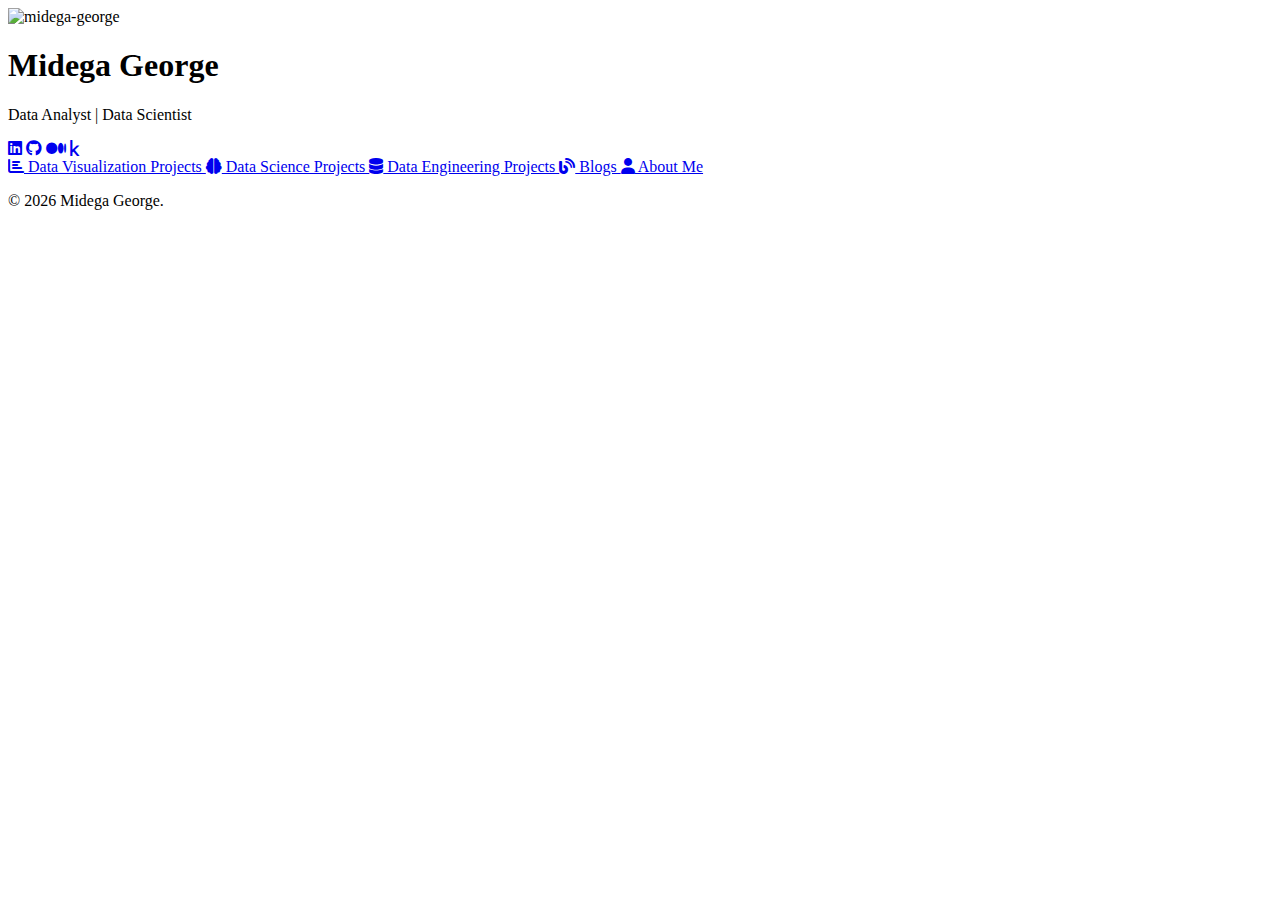
==== index.html @ 55c789ab "updated home page UI" ====
<!DOCTYPE html>
<html lang="en">

<head>
  <meta charset="UTF-8">
  <meta name="viewport" content="width=device-width, initial-scale=1.0">
  <title>Midega George - Portfolio</title>
  <script src="https://code.jquery.com/jquery-3.6.0.min.js"></script>
  <link rel="stylesheet" href="css/home-style.css">
  <script src="script.js"></script>
  <link rel="stylesheet" href="https://cdnjs.cloudflare.com/ajax/libs/font-awesome/6.0.0-beta3/css/all.min.css">
</head>

<body>
  <div class="background">
    <div class="overlay">
      <div class="content">
        <div class="profile">
          <img src="../_images/my-photo2.jpg" alt="midega-george">
          <h1>Midega George</h1>
          <p>Data Analyst | Data Scientist</p>
          <div class="social-icons">
            <a href="https://www.linkedin.com/in/george-midega/" target="_blank"><i
                class="fab fa-linkedin"></i></a>
            <a href="https://github.com/midega-g" target="_blank"><i class="fab fa-github"></i></a>
            <a href="https://medium.com/@midegageorge2" target="_blank"><i class="fab fa-medium"></i></a>
            <a href="https://www.kaggle.com/demiga" target="_blank"><i class="fab fa-kaggle"></i></a>
          </div>
          <div class="links">
            <a href="html/projects.html#data-analytics" class="link-item">
              <i class="fas fa-chart-bar"></i>
              Data Visualization Projects
            </a>
            <a href="html/projects.html#data-science" class="link-item">
              <i class="fas fa-brain"></i>
              Data Science Projects
            </a>
            <a href="html/projects.html#data-engineering" class="link-item">
              <i class="fas fa-database"></i>
              Data Engineering Projects
            </a>
            <a href="https://medium.com/@midegageorge2" class="link-item" target="_blank">
              <i class="fas fa-blog"></i>
              Blogs
            </a>
            <a href="#" class="link-item">
              <i class="fas fa-user"></i>
              About Me
            </a>
          </div>
        </div>
      </div>
      <footer>
        <p>&copy; <span id="current-year"></span> Midega George.</p>
    </footer>
    </div>
  </div>
</body>
</html>
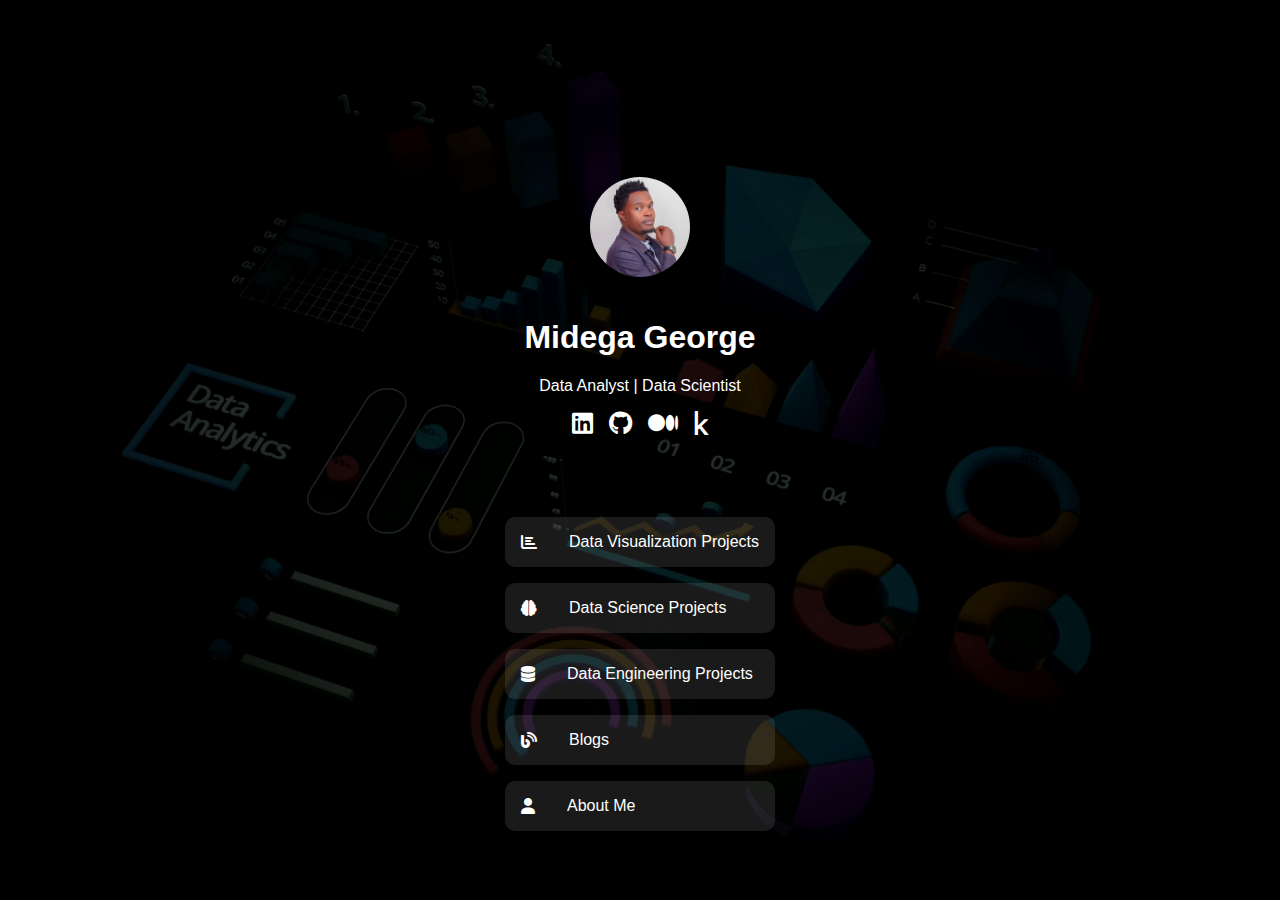
==== commit 7a1021bb: "updated home page UI" ====
--- a/index.html
+++ b/index.html
@@ -16,7 +16,7 @@
     <div class="overlay">
       <div class="content">
         <div class="profile">
-          <img src="../_images/my-photo2.jpg" alt="midega-george">
+          <img src="images/my-photo2.jpg" alt="midega-george">
           <h1>Midega George</h1>
           <p>Data Analyst | Data Scientist</p>
           <div class="social-icons">
--- a/css/home-style.css
+++ b/css/home-style.css
@@ -0,0 +1,155 @@
+
+/* General Resets */
+body,
+html {
+  margin: 0;
+  padding: 0;
+  font-family: Arial, sans-serif;
+  height: 100%;
+  display: flex;
+  flex-direction: column;
+  box-sizing: border-box;
+}
+
+/* Layout */
+.background {
+  background-image: url('../images/background-image.jpg');
+  background-size: cover;
+  background-position: center;
+  height: 100%;
+  display: flex;
+  flex: 1 0 auto;
+  flex-direction: column;
+  min-height: 0;
+  position: relative;
+}
+
+.overlay {
+  position: absolute;
+  top: 0;
+  left: 0;
+  right: 0;
+  bottom: 0;
+  background-color: rgba(0, 0, 0, 0.7);
+  flex: 1 0 auto;
+  display: flex;
+  flex-direction: column;
+  padding: 2rem 0;
+  overflow-y: auto;
+  align-items: center;
+  justify-content: center;
+  color: white;
+}
+
+.content {
+  flex: 1 0 auto;
+  display: flex;
+  flex-direction: column;
+  justify-content: center;
+  align-items: center;
+  width: 100%;
+  margin: 0 auto;
+  padding: 0 1rem;
+  box-sizing: border-box;
+}
+
+/* Profile Section */
+.profile {
+  text-align: center;
+  margin-top: 10rem;
+  margin-bottom: 2rem;
+}
+
+.profile img {
+  width: 150px;
+  height: 150px;
+  border-radius: 50%;
+  margin-bottom: 1rem;
+  object-fit: cover;
+}
+
+.social-icons {
+  display: flex;
+  justify-content: center;
+  gap: 1rem;
+  margin-top: 1rem;
+}
+
+.social-icons a {
+  display: flex;
+  justify-content: center;
+  align-items: center;
+  text-align: center;
+  color: white;
+  font-size: 1.5rem;
+  text-decoration: none;
+}
+
+/* Link Section */
+.links {
+  width: 100%;
+  max-width: 800px;
+  margin: 50px auto;
+  padding: 2rem 0;
+}
+
+.link-item {
+  background-color: rgba(255, 255, 255, 0.1);
+  border-radius: 10px;
+  padding: 1rem;
+  margin-bottom: 1rem;
+  display: flex;
+  align-items: center;
+  text-decoration: none;
+  color: white;
+  transition: background-color 0.3s ease-in-out;
+}
+
+.link-item i {
+  margin-right: 2rem;
+}
+
+.link-item:hover {
+  background-color: rgba(255, 255, 255, 0.2);
+}
+
+
+/* Footer Section */
+footer {
+  text-align: center;
+  padding: 1rem 0;
+  color: white;
+  background-color: rgba(0,0,0, 0.7);
+}
+
+/* Responsive Design */
+
+@media (max-height: 950px) {
+
+  .profile {
+    margin-top: 20rem;
+  }
+  
+  .profile img {
+    width: 100px;
+    height: 100px;
+  }
+
+}
+
+
+/* Media query for screens wider than 700px */
+@media (min-width: 701px) {
+  .project-content {
+    flex-direction: row;
+  }
+
+  .project-media {
+    flex: 1;
+    margin-right: 2rem;
+  }
+
+  .project-info {
+    flex: 2;
+  }
+}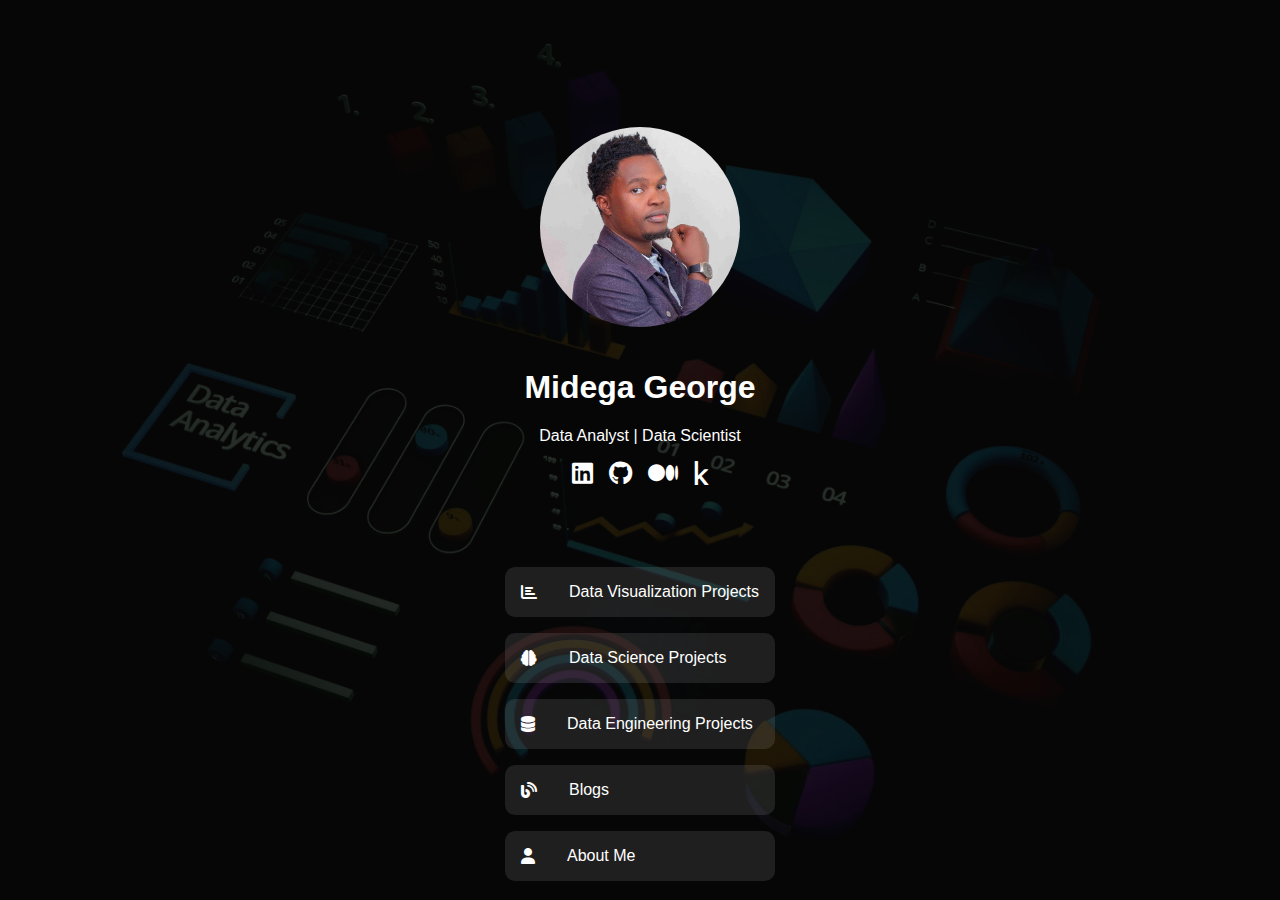
==== commit c4995de3: "updated UI" ====
--- a/index.html
+++ b/index.html
@@ -5,8 +5,8 @@
   <meta charset="UTF-8">
   <meta name="viewport" content="width=device-width, initial-scale=1.0">
   <title>Midega George - Portfolio</title>
+  <link rel="stylesheet" href="css/home-style.css">
   <script src="https://code.jquery.com/jquery-3.6.0.min.js"></script>
-  <link rel="stylesheet" href="css/home-style.css">
   <script src="script.js"></script>
   <link rel="stylesheet" href="https://cdnjs.cloudflare.com/ajax/libs/font-awesome/6.0.0-beta3/css/all.min.css">
 </head>
--- a/css/home-style.css
+++ b/css/home-style.css
@@ -30,7 +30,7 @@
   left: 0;
   right: 0;
   bottom: 0;
-  background-color: rgba(0, 0, 0, 0.7);
+  background-color: #080808bb;
   flex: 1 0 auto;
   display: flex;
   flex-direction: column;
@@ -61,8 +61,8 @@
 }
 
 .profile img {
-  width: 150px;
-  height: 150px;
+  width: 200px;
+  height: 200px;
   border-radius: 50%;
   margin-bottom: 1rem;
   object-fit: cover;
@@ -119,7 +119,6 @@
   text-align: center;
   padding: 1rem 0;
   color: white;
-  background-color: rgba(0,0,0, 0.7);
 }
 
 /* Responsive Design */
@@ -130,10 +129,10 @@
     margin-top: 20rem;
   }
   
-  .profile img {
-    width: 100px;
-    height: 100px;
-  }
+  /* .profile img {
+    width: 180px;
+    height: 180px;
+  } */
 
 }
 
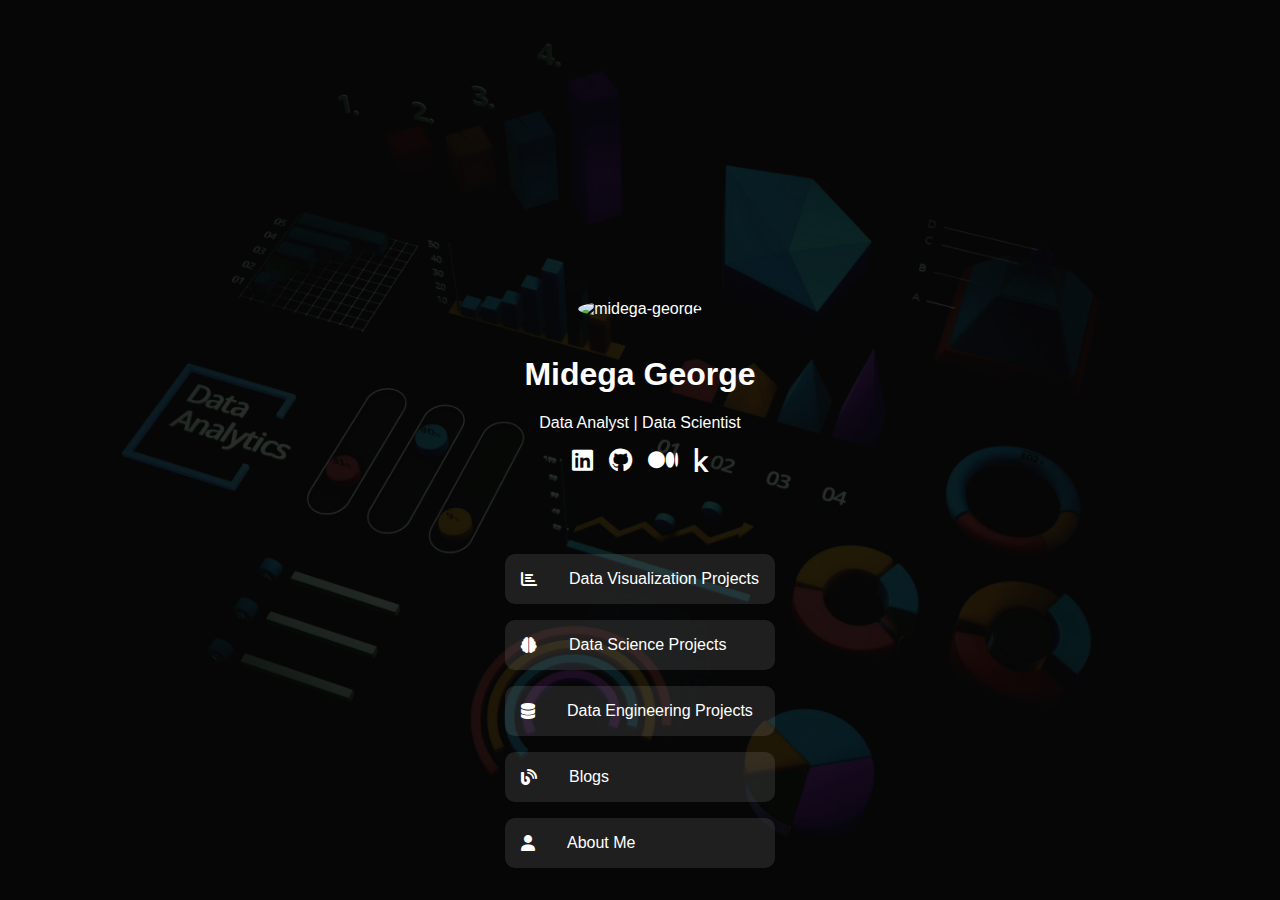
==== commit 1249a78d: "updated homepage link click effect" ====
--- a/index.html
+++ b/index.html
@@ -9,6 +9,10 @@
   <script src="https://code.jquery.com/jquery-3.6.0.min.js"></script>
   <script src="script.js"></script>
   <link rel="stylesheet" href="https://cdnjs.cloudflare.com/ajax/libs/font-awesome/6.0.0-beta3/css/all.min.css">
+  <link rel="apple-touch-icon" sizes="180x180" href="images/apple-touch-icon.png">
+  <link rel="icon" type="image/png" sizes="32x32" href="images/favicon-32x32.png">
+  <link rel="icon" type="image/png" sizes="16x16" href="images/favicon-16x16.png">
+  <link rel="manifest" href="images/site.webmanifest">
 </head>
 
 <body>
@@ -16,12 +20,11 @@
     <div class="overlay">
       <div class="content">
         <div class="profile">
-          <img src="images/my-photo2.jpg" alt="midega-george">
+          <img src="images/profile-photo.jpg" alt="midega-george">
           <h1>Midega George</h1>
           <p>Data Analyst | Data Scientist</p>
           <div class="social-icons">
-            <a href="https://www.linkedin.com/in/george-midega/" target="_blank"><i
-                class="fab fa-linkedin"></i></a>
+            <a href="https://www.linkedin.com/in/george-midega/" target="_blank"><i class="fab fa-linkedin"></i></a>
             <a href="https://github.com/midega-g" target="_blank"><i class="fab fa-github"></i></a>
             <a href="https://medium.com/@midegageorge2" target="_blank"><i class="fab fa-medium"></i></a>
             <a href="https://www.kaggle.com/demiga" target="_blank"><i class="fab fa-kaggle"></i></a>
@@ -39,7 +42,7 @@
               <i class="fas fa-database"></i>
               Data Engineering Projects
             </a>
-            <a href="https://medium.com/@midegageorge2" class="link-item" target="_blank">
+            <a href="https://medium.com/@midegageorge2" target="_blank" class="link-item">
               <i class="fas fa-blog"></i>
               Blogs
             </a>
@@ -52,8 +55,9 @@
       </div>
       <footer>
         <p>&copy; <span id="current-year"></span> Midega George.</p>
-    </footer>
+      </footer>
     </div>
   </div>
 </body>
+
 </html>--- a/css/home-style.css
+++ b/css/home-style.css
@@ -126,14 +126,8 @@
 @media (max-height: 950px) {
 
   .profile {
-    margin-top: 20rem;
+    margin-top: 30rem;
   }
-  
-  /* .profile img {
-    width: 180px;
-    height: 180px;
-  } */
-
 }
 
 
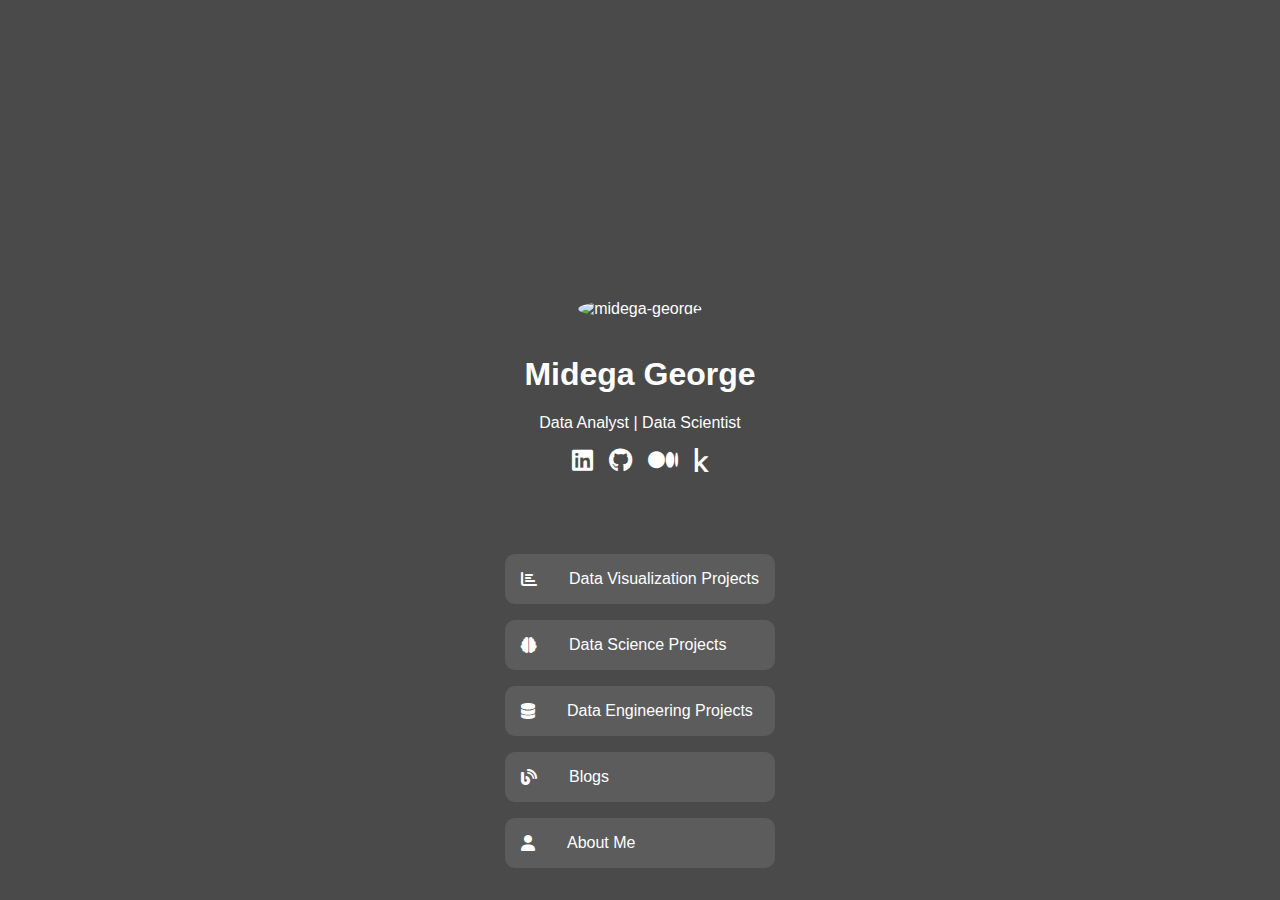
==== commit 9210b271: "improved loading speed" ====
--- a/index.html
+++ b/index.html
@@ -6,8 +6,8 @@
   <meta name="viewport" content="width=device-width, initial-scale=1.0">
   <title>Midega George - Portfolio</title>
   <link rel="stylesheet" href="css/home-style.css">
-  <script src="https://code.jquery.com/jquery-3.6.0.min.js"></script>
-  <script src="script.js"></script>
+  <script src="https://code.jquery.com/jquery-3.6.0.min.js" defer></script>
+  <script src="script.js" defer></script>
   <link rel="stylesheet" href="https://cdnjs.cloudflare.com/ajax/libs/font-awesome/6.0.0-beta3/css/all.min.css">
   <link rel="apple-touch-icon" sizes="180x180" href="images/apple-touch-icon.png">
   <link rel="icon" type="image/png" sizes="32x32" href="images/favicon-32x32.png">
@@ -16,11 +16,11 @@
 </head>
 
 <body>
-  <div class="background">
+  <div class="background" style="background-image: url('images/home-background-image.webp');">
     <div class="overlay">
       <div class="content">
         <div class="profile">
-          <img src="images/profile-photo.jpg" alt="midega-george">
+          <img src="images/profile-photo.webp" alt="midega-george">
           <h1>Midega George</h1>
           <p>Data Analyst | Data Scientist</p>
           <div class="social-icons">
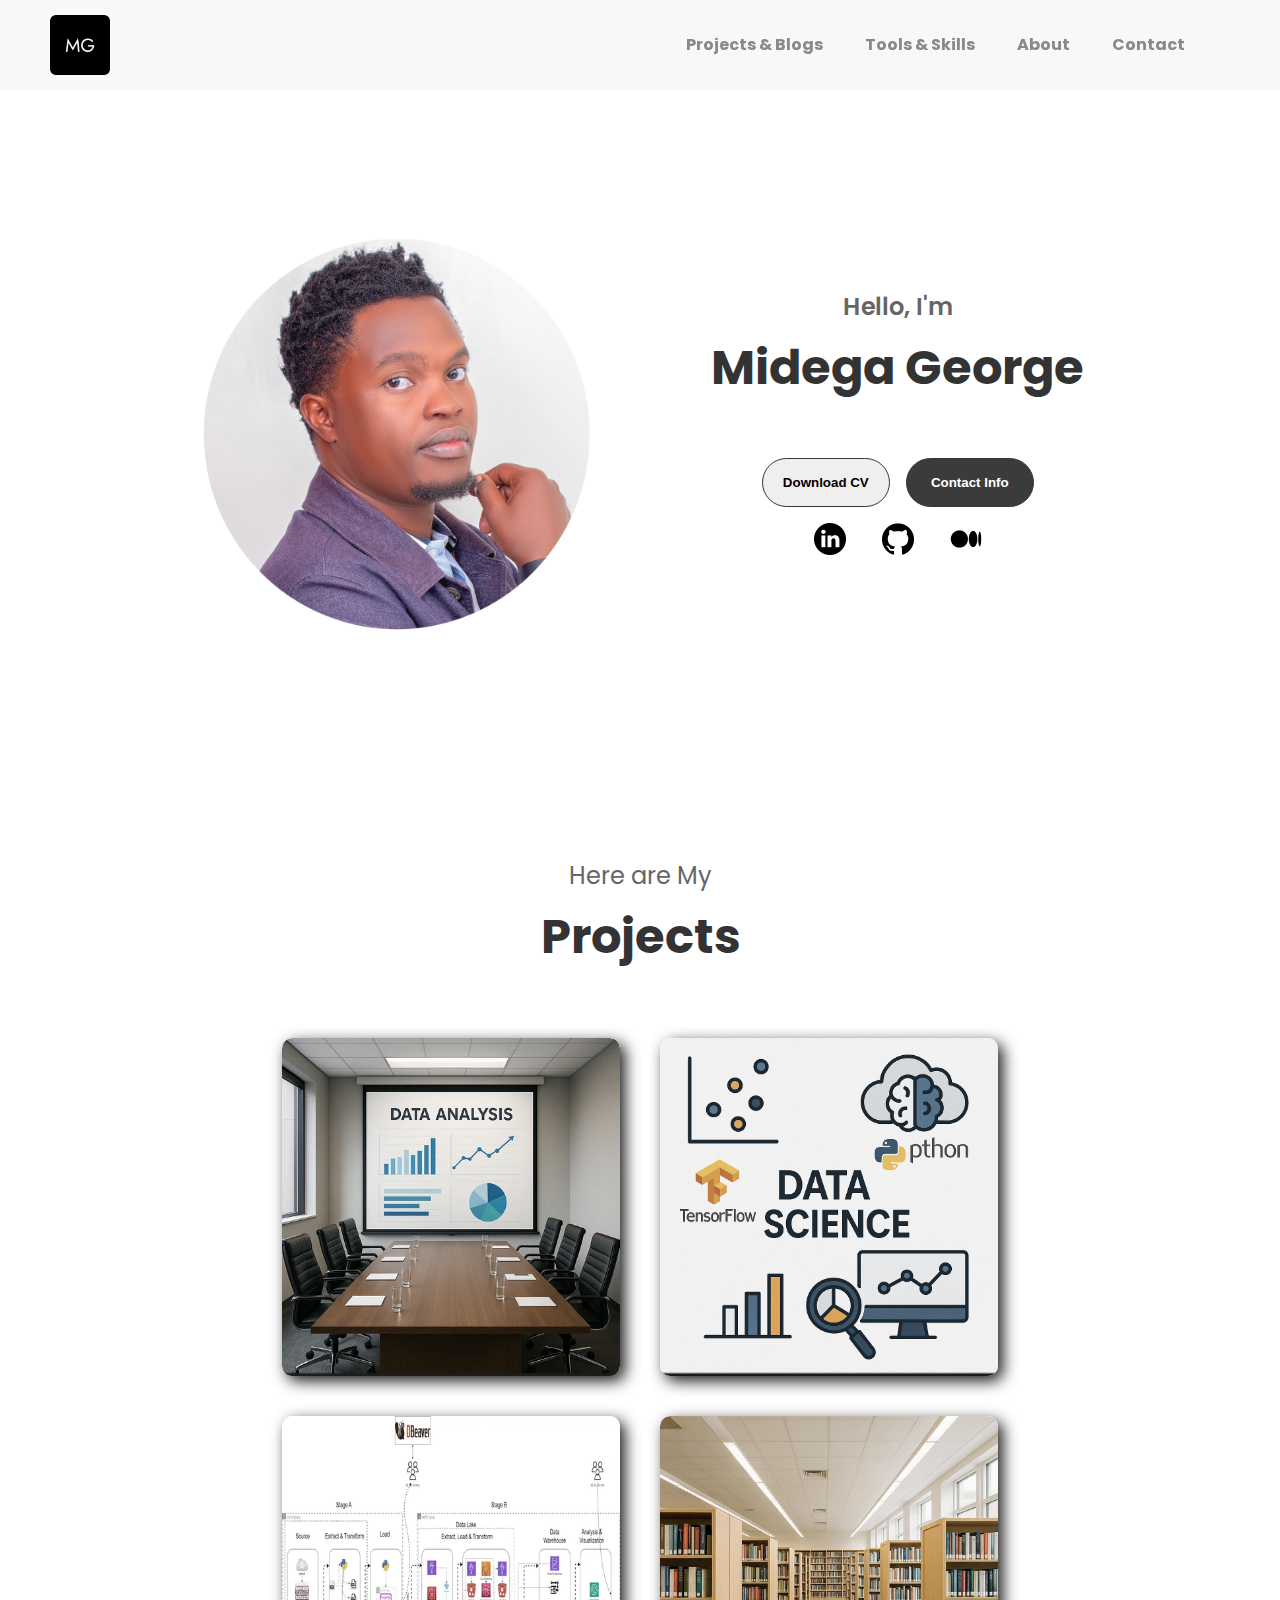
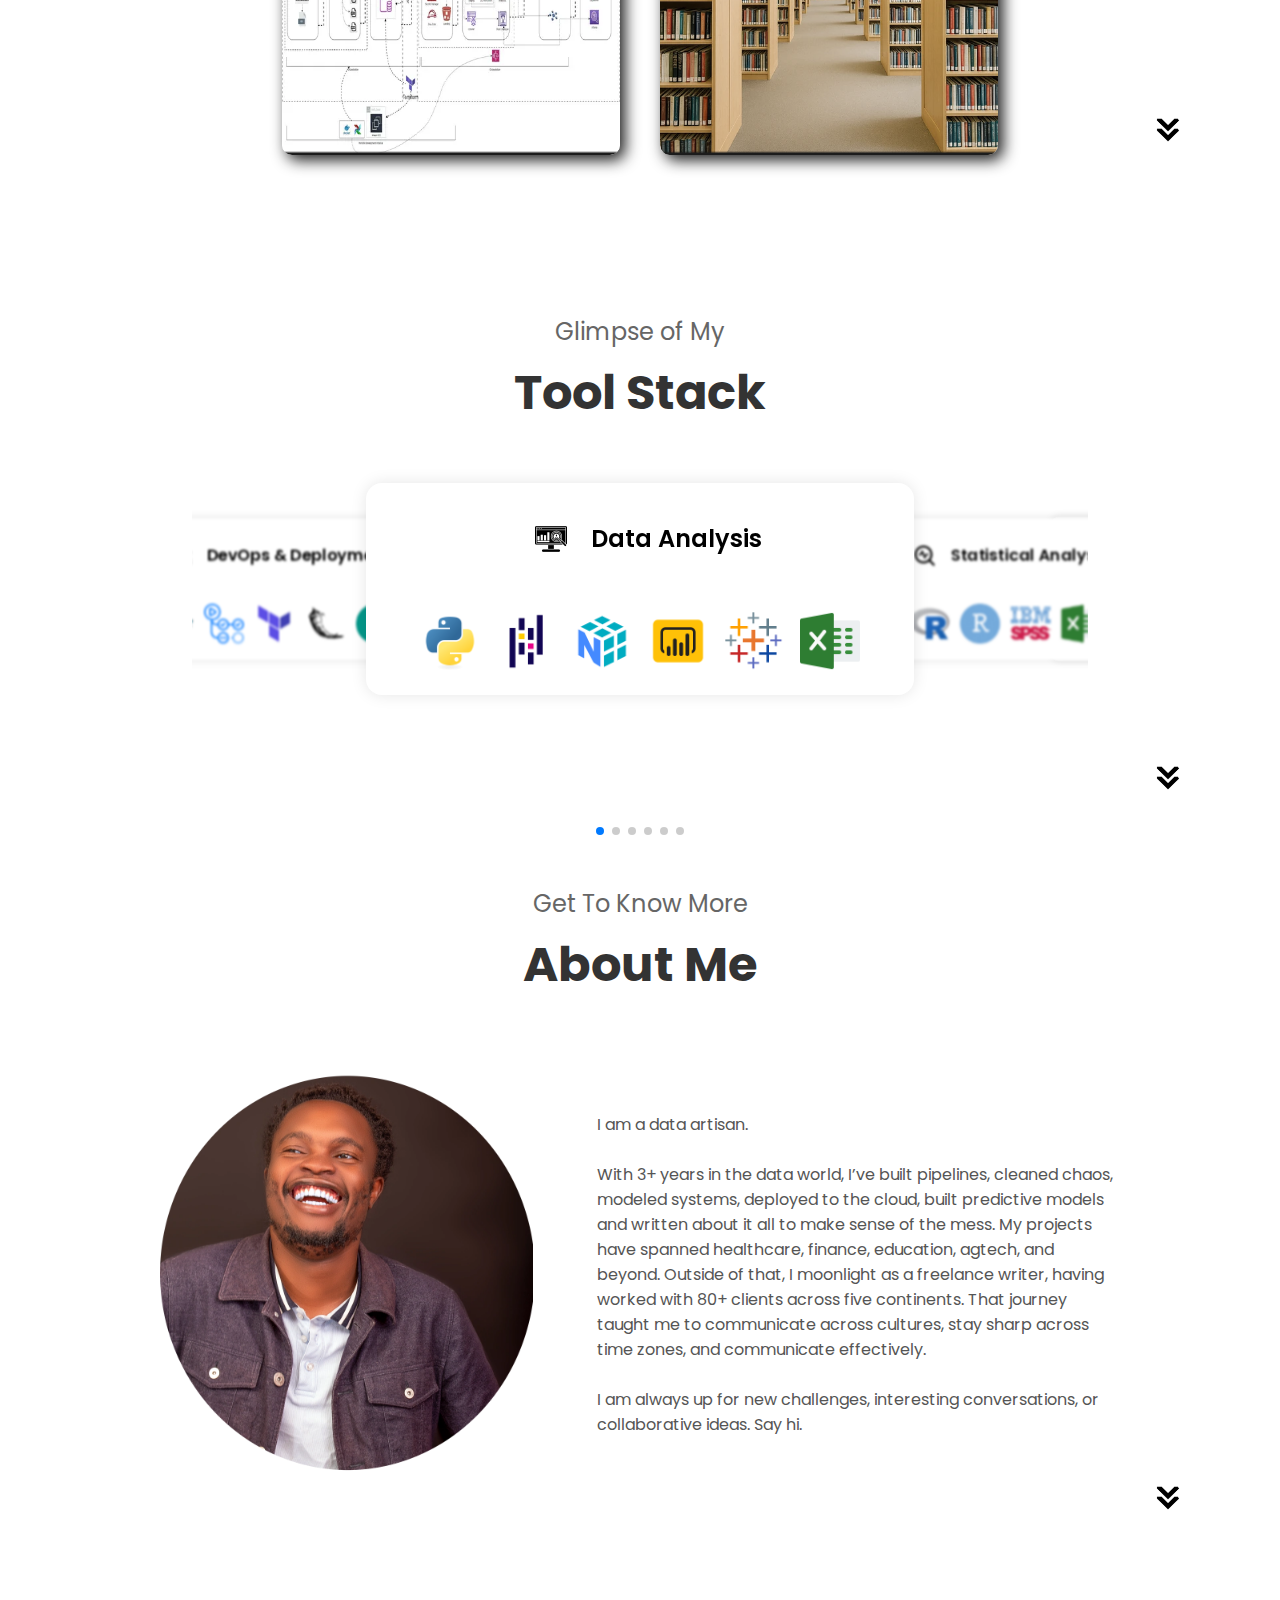
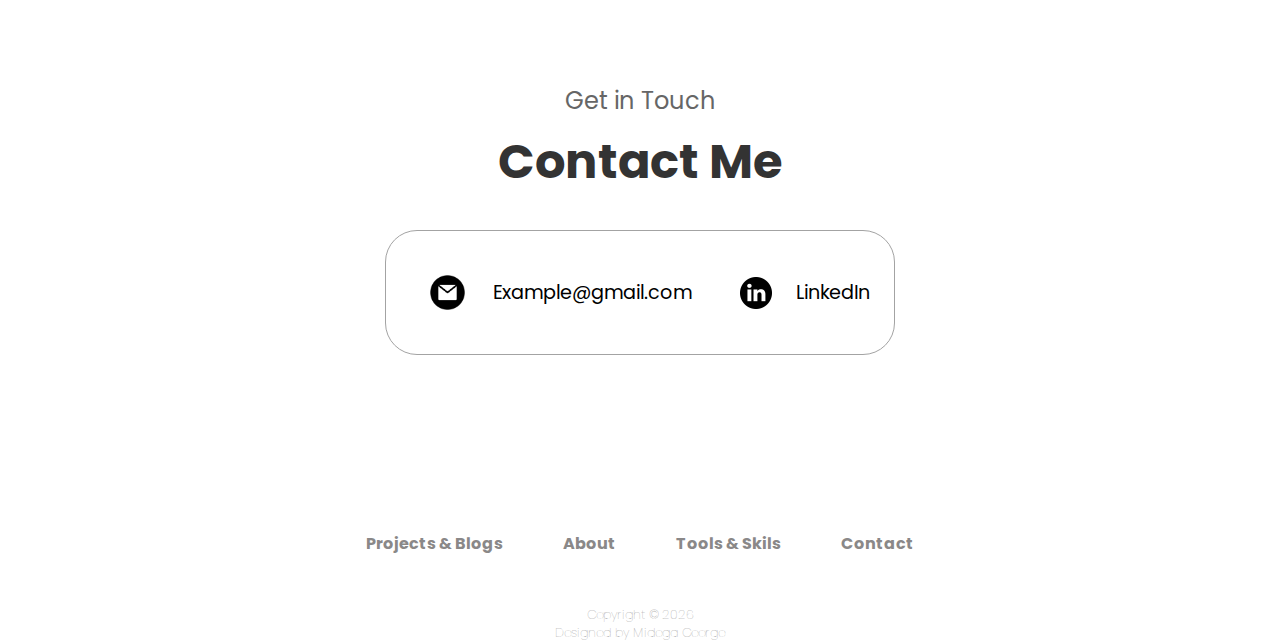
==== commit 2fbf5d7c: "finished v03 of my portfolio" ====
--- a/index.html
+++ b/index.html
@@ -2,62 +2,316 @@
 <html lang="en">
 
 <head>
-  <meta charset="UTF-8">
-  <meta name="viewport" content="width=device-width, initial-scale=1.0">
-  <title>Midega George - Portfolio</title>
-  <link rel="stylesheet" href="css/home-style.css">
-  <script src="https://code.jquery.com/jquery-3.6.0.min.js" defer></script>
-  <script src="script.js" defer></script>
-  <link rel="stylesheet" href="https://cdnjs.cloudflare.com/ajax/libs/font-awesome/6.0.0-beta3/css/all.min.css">
-  <link rel="apple-touch-icon" sizes="180x180" href="images/apple-touch-icon.png">
-  <link rel="icon" type="image/png" sizes="32x32" href="images/favicon-32x32.png">
-  <link rel="icon" type="image/png" sizes="16x16" href="images/favicon-16x16.png">
-  <link rel="manifest" href="images/site.webmanifest">
+    <meta charset="UTF-8">
+    <meta name="viewport" content="width=device-width, initial-scale=1.0">
+    <title>Midega George - Portfolio</title>
+    <link rel="stylesheet" href="https://cdn.jsdelivr.net/npm/swiper/swiper-bundle.min.css">
+    <link rel="stylesheet" href="style.css">
+    <link rel="stylesheet" href="mediaqueries.css">
+    <link rel="apple-touch-icon" sizes="180x180" href="./assets/apple-touch-icon.png">
+    <link rel="icon" type="image/png" sizes="32x32" href="./assets/favicon-32x32.png">
+    <link rel="icon" type="image/png" sizes="16x16" href="./assets/favicon-16x16.png">
+    <link rel="manifest" href="./assets/site.webmanifest">
 </head>
 
 <body>
-  <div class="background" style="background-image: url('images/home-background-image.webp');">
-    <div class="overlay">
-      <div class="content">
-        <div class="profile">
-          <img src="images/profile-photo.webp" alt="midega-george">
-          <h1>Midega George</h1>
-          <p>Data Analyst | Data Scientist</p>
-          <div class="social-icons">
-            <a href="https://www.linkedin.com/in/george-midega/" target="_blank"><i class="fab fa-linkedin"></i></a>
-            <a href="https://github.com/midega-g" target="_blank"><i class="fab fa-github"></i></a>
-            <a href="https://medium.com/@midegageorge2" target="_blank"><i class="fab fa-medium"></i></a>
-            <a href="https://www.kaggle.com/demiga" target="_blank"><i class="fab fa-kaggle"></i></a>
-          </div>
-          <div class="links">
-            <a href="html/projects.html#data-analytics" class="link-item">
-              <i class="fas fa-chart-bar"></i>
-              Data Visualization Projects
+    <!-- Desktop Navbar -->
+    <nav id="desktop-nav">
+        <div class="my-logo">
+            <a href="/">
+                <img src="./assets/my-logo.webp" alt="My Logo" class="my-logo-img">
             </a>
-            <a href="html/projects.html#data-science" class="link-item">
-              <i class="fas fa-brain"></i>
-              Data Science Projects
-            </a>
-            <a href="html/projects.html#data-engineering" class="link-item">
-              <i class="fas fa-database"></i>
-              Data Engineering Projects
-            </a>
-            <a href="https://medium.com/@midegageorge2" target="_blank" class="link-item">
-              <i class="fas fa-blog"></i>
-              Blogs
-            </a>
-            <a href="#" class="link-item">
-              <i class="fas fa-user"></i>
-              About Me
-            </a>
-          </div>
-        </div>
-      </div>
-      <footer>
-        <p>&copy; <span id="current-year"></span> Midega George.</p>
-      </footer>
-    </div>
-  </div>
+        </div>
+        <ul class="nav-links">
+            <li><a href="#projects">Projects&nbsp;&amp;&nbsp;Blogs</a></li>
+            <li><a href="#experience">Tools&nbsp;&amp;&nbsp;Skills</a></li>
+            <li><a href="#about">About</a></li>
+            <li><a href="#contact">Contact</a></li>
+        </ul>
+    </nav>
+
+    <!-- Hamburger Navbar -->
+    <nav id="hamburger-nav">
+        <div class="hamburger-wrapper">
+            <div class="my-logo">
+                <img src="./assets/my-logo.webp" alt="My Logo" class="my-logo-img">
+            </div>
+            <div class="hamburger-menu">
+                <div class="hamburger-icon" onclick="toggleMenu()">
+                    <span></span>
+                    <span></span>
+                    <span></span>
+                </div>
+                <div class="menu-links">
+                    <li><a href="#projects" onclick="toggleMenu()">Projects&nbsp;&amp;&nbsp;Blogs</a></li>
+                    <li><a href="#experience" onclick="toggleMenu()">Tools&nbsp;&amp;&nbsp;Skills</a></li>
+                    <li><a href="#about" onclick="toggleMenu()">About</a></li>
+                    <li><a href="#contact" onclick="toggleMenu()">Contact</a></li>
+                </div>
+            </div>
+        </div>
+
+    </nav>
+
+    <!-- Profile Section -->
+    <section id="profile">
+        <div class="section__pic-container">
+            <img src="./assets/profile-pic.webp" alt="Midega George profile photo">
+        </div>
+        <div class="section__text">
+            <p class="section__text_p1">Hello, I'm</p>
+            <h1 class="title">Midega George</h1>
+            <div class="wrapper">
+                <ul class="dynamic-txts">
+                    <li><span>Data Analyst</span></li>
+                    <li><span>Data Scientist</span></li>
+                    <li><span>Data Engineer</span></li>
+                    <li><span>Solutions Architect</span></li>
+                </ul>
+            </div>
+            <div class="btn_container">
+                <button class="btn btn-color-2" onclick="window.open('./assets/resume.pdf')">
+                    Download CV
+                </button>
+                <button class="btn btn-color-1" onclick="location.href='./#contact'">
+                    Contact Info
+                </button>
+            </div>
+            <div id="socials_container">
+                <a href="https://www.linkedin.com/in/george-midega/" target="_blank">
+                    <img src="./assets/linkedin.png" alt="My LinkedIn profile" class="icon">
+                </a>
+                <a href="https://github.com/midega-g" target="_blank">
+                    <img src="./assets/github.png" alt="My GitHub profile" class="icon">
+                </a>
+                <a href="https://medium.com/@midegageorge2" target="_blank">
+                    <img src="./assets/medium.png" alt="My Medium profile" class="icon">
+                </a>
+                <!-- <img src="./assets/linkedin.png" alt="My LinkedIn profile" class="icon" onclick="location.href='https://www.linkedin.com/in/george-midega/ target=_blank'"> -->
+            </div>
+        </div>
+    </section>
+
+    <!-- Projects Section -->
+    <section id="projects">
+        <p class="section__text_p1">Here are My</p>
+        <h1 class="title">Projects</h1>
+        <div id="card-area">
+            <div class="wrap-overlay">
+                <div class="box-area">
+                    <!-- Data Analysis -->
+                    <div class="box">
+                        <img src="./assets/data_analysis_thumbnail.webp" alt="Data Analysis Thumbnail">
+                        <div class="overlay-project">
+                            <h3>Data Analysis</h3>
+                            <p>Explore my data analysis projects showcasing insights and visualizations.</p>
+                            <a href="./projects/analytics.html">Explore</a>
+                        </div>
+                    </div>
+                    <!-- Data Science -->
+                    <div class="box">
+                        <img src="./assets/data_science_thumbnail.webp" alt="Data Science">
+                        <div class="overlay-project">
+                            <h3>Data Science</h3>
+                            <p>Dive into my data science projects with ML and predictive modeling.</p>
+                            <a href="./projects/science.html">Explore</a>
+                        </div>
+                    </div>
+                    <!-- Data Engineering -->
+                    <div class="box">
+                        <img src="./assets/data_engineering_thumbnail.webp" alt="Data Engineering Thumbnail">
+                        <div class="overlay-project">
+                            <h3>Data Engineering</h3>
+                            <p>Check out my data engineering projects focusing on pipelines and infrastructure.</p>
+                            <a href="./projects/engineering.html">Explore</a>
+                        </div>
+                    </div>
+                    <!-- Blogs -->
+                    <div class="box">
+                        <img src="./assets/blogs_thumbnail.webp" alt="Blogs Thumbnail">
+                        <div class="overlay-project">
+                            <h3>Blogs</h3>
+                            <p>Here, I share lessons learned, deep dives, and practical tips on data and tech.</p>
+                            <a href="https://medium.com/@midegageorge2" target="_blank">Read</a>
+                        </div>
+                    </div>
+                </div>
+            </div>
+        </div>
+        <img src="./assets/arrow.png" alt="Arrow icon" class="icon arrow" onclick="location.href='.#experience'">
+    </section>
+
+    <!-- Experience Section -->
+    <section id="experience">
+        <p class="section__text_p1">Glimpse of My</p>
+        <h1 class="title">Tool Stack</h1>
+
+        <div class="experience-details-container swiper mySwiper">
+            <div class="swiper-wrapper">
+                <!-- Data Analysis -->
+                <div class="card swiper-slide">
+                    <h2 class="experience-sub-title">
+                        <img src="./assets/analysis_icon.png" alt="icon" class="icon"> Data Analysis
+                    </h2>
+                    <div class="logo-container">
+                        <img src="./assets/python_logo.png" alt="Python logo" class="logo-img" />
+                        <img src="./assets/pandas_logo.png" alt="Pandas logo" class="logo-img" />
+                        <img src="./assets/numpy_logo.png" alt="NumPy logo" class="logo-img" />
+                        <img src="./assets/power_bi_logo.png" alt="Power BI logo" class="logo-img" />
+                        <img src="./assets/tableau_logo.png" alt="Tableau logo" class="logo-img" />
+                        <img src="./assets/excel_logo.png" alt="Excel logo" class="logo-img" />
+                    </div>
+                </div>
+
+                <!-- Statistical Analysis -->
+                <div class="card swiper-slide">
+                    <h2 class="experience-sub-title">
+                        <img src="./assets/stats_icon.png" alt="icon" class="icon"> Statistical Analysis
+                    </h2>
+                    <div class="logo-container">
+                        <img src="./assets/r_logo.png" alt="R logo" class="logo-img" />
+                        <img src="./assets/rstudio_logo.png" alt="RStudio logo" class="logo-img" />
+                        <img src="./assets/spss_logo.png" alt="SPSS logo" class="logo-img" />
+                        <img src="./assets/excel_logo.png" alt="Excel logo" class="logo-img" />
+                    </div>
+                </div>
+
+                <!-- Data Engineering -->
+                <div class="card swiper-slide">
+                    <h2 class="experience-sub-title">
+                        <img src="./assets/engineer_icon.png" alt="icon" class="icon"> Data Engineering
+                    </h2>
+                    <div class="logo-container">
+                        <img src="./assets/dbt_logo.png" alt="dbt logo" class="logo-img" />
+                        <img src="./assets/prefect_logo.png" alt="Prefect logo" class="logo-img" />
+                        <img src="./assets/snowflake_logo.png" alt="Snowflake logo" class="logo-img" />
+                        <img src="./assets/postgresql_logo.png" alt="PostgreSQL logo" class="logo-img" />
+                        <img src="./assets/sql_server_logo.png" alt="SQLServer logo" class="logo-img" />
+                        <img src="./assets/mysql_logo.png" alt="BigQuery logo" class="logo-img" />
+                        <img src="./assets/hadoop_logo.png" alt="BigQuery logo" class="logo-img" />
+                        <img src="./assets/kafka_logo.png" alt="BigQuery logo" class="logo-img" />
+                        <img src="./assets/airflow_logo.png" alt="BigQuery logo" class="logo-img" />
+                        <img src="./assets/pyspark_logo.png" alt="PySpark logo" class="logo-img" />
+                    </div>
+                </div>
+
+                <!-- Data Science -->
+                <div class="card swiper-slide">
+                    <h2 class="experience-sub-title">
+                        <img src="./assets/ds_icon.png" alt="icon" class="icon"> Data Science
+                    </h2>
+                    <div class="logo-container">
+                        <img src="./assets/python_logo.png" alt="Python logo" class="logo-img" />
+                        <img src="./assets/scikitlearn_logo.png" alt="ScikitLearn logo" class="logo-img" />
+                        <img src="./assets/tensorflow_logo.png" alt="TensorFlow logo" class="logo-img" />
+                        <img src="./assets/pytorch_logo.png" alt="Pytorch logo" class="logo-img" />
+                    </div>
+                </div>
+
+                <!-- Cloud Platforms -->
+                <div class="card swiper-slide">
+                    <h2 class="experience-sub-title">
+                        <img src="./assets/cloud_icon.png" alt="icon" class="icon"> Cloud Platforms
+                    </h2>
+                    <div class="logo-container">
+                        <img src="./assets/aws_logo.png" alt="AWS logo" class="logo-img" />
+                        <img src="./assets/gcp_logo.png" alt="GCP logo" class="logo-img" />
+                    </div>
+                </div>
+
+                <!-- DevOps Tools -->
+                <div class="card swiper-slide">
+                    <h2 class="experience-sub-title">
+                        <img src="./assets/devops_icon.png" alt="icon" class="icon"> DevOps & Deployment
+                    </h2>
+                    <div class="logo-container">
+                        <img src="./assets/docker_logo.png" alt="Docker logo" class="logo-img" />
+                        <img src="./assets/github_action_logo.png" alt="GitHub Actions logo" class="logo-img" />
+                        <img src="./assets/terraform_logo.png" alt="Terraform logo" class="logo-img" />
+                        <img src="./assets/flask_logo.png" alt="Flask logo" class="logo-img" />
+                        <img src="./assets/fastapi_logo.png" alt="FastAPI logo" class="logo-img" />
+                    </div>
+                </div>
+            </div>
+        </div>
+        <div class="swiper-pagination"></div>
+        <img src="./assets/arrow.png" alt="Arrow icon" class="icon arrow" onclick="location.href='.#about'">
+    </section>
+
+    <!-- About Section -->
+    <section id="about">
+        <p class="section__text_p1">Get To Know More</p>
+        <h1 class="title">About Me</h1>
+        <div class="section-container">
+            <div class="section__pic-container">
+                <img src="./assets/about-pic.webp" alt="My profile photo" class="about-pic">
+            </div>
+            <div class="about-details-container">
+                <div class="text-container">
+                    <p>I am a data artisan.<br><br>
+                        With 3+ years in the data world, I’ve built pipelines, cleaned chaos, modeled systems,
+                        deployed to the cloud, built predictive models and written about it all to make sense of the
+                        mess. My projects have spanned healthcare, finance, education, agtech, and beyond. Outside of
+                        that, I moonlight as a freelance writer, having worked with 80+ clients across five continents.
+                        That journey taught me to communicate across cultures, stay sharp across time zones, and
+                        communicate effectively.
+                        <br><br>
+                        I am always up for new challenges, interesting conversations, or collaborative ideas. Say hi.
+                    </p>
+                </div>
+                <!-- <div class="about-containers">
+                    <div class="details-container">
+                        <img src="./assets/experience.png" alt="Experience icon" class="icon">
+                        <h3>Experience</h3>
+                        <p>2+ years <br> Data Engineering</p>
+                    </div>
+                    <div class="details-container">
+                        <img src="./assets/education.png" alt="Education icon" class="icon">
+                        <h3>Education</h3>
+                        <p>Bsc Microbiology and Biotechnology, University of Nairobi</p>
+                    </div>
+                </div> -->
+
+            </div>
+        </div>
+        <img src="./assets/arrow.png" alt="Arrow icon" class="icon arrow" onclick="location.href='.#contact'">
+    </section>
+
+    <!-- Contact Section -->
+    <section id="contact">
+        <p class="section__text_p1">Get in Touch</p>
+        <h1 class="title">Contact Me</h1>
+        <div class="contact-info-upper-container">
+            <div class="contact-info-container">
+                <img src="./assets/email.png" alt="Email icon" class="icon contact-icon email-icon">
+                <p><a href="mailto:example@gmail.com">Example@gmail.com</a></p>
+            </div>
+            <div class="contact-info-container">
+                <img src="./assets/linkedin.png" alt="LinkedIn icon" class="icon contact">
+                <p><a href="https://www.linkedin.com/in/george-midega/">LinkedIn</a></p>
+            </div>
+        </div>
+    </section>
+
+    <!-- Footer Section -->
+    <footer>
+        <nav id="footer-nav">
+            <div class="nav-links-container">
+                <ul class="nav-links">
+                    <li><a href="#projects">Projects&nbsp;&amp;&nbsp;Blogs</a></li>
+                    <li><a href="#about">About</a></li>
+                    <li><a href="#experience">Tools&nbsp;&amp;&nbsp;Skils</a></li>
+                    <li><a href="#contact">Contact</a></li>
+                </ul>
+            </div>
+        </nav>
+        <div class="footer-paragraph">
+            <p>Copyright &copy; <span id="current-year"></span></p>
+            <p>Designed by Midega George</p>
+        </div>
+    </footer>
+    <script src="https://cdn.jsdelivr.net/npm/swiper/swiper-bundle.min.js"></script>
+    <script src="script.js"></script>
 </body>
 
 </html>--- a/style.css
+++ b/style.css
@@ -0,0 +1,686 @@
+/* GENERAL STYLES */
+
+/* fonts used  */
+
+@import url('https://fonts.googleapis.com/css2?family=Poppins:wght@300;400;500;600&display=swap');
+
+/* targeting the whole page */
+
+* {
+    margin: 0;
+    padding: 0;
+}
+
+body {
+    font-family: "Poppins", sans-serif;
+}
+
+html {
+    scroll-behavior: smooth;
+}
+
+p {
+    color: rgb(85, 85, 85)
+}
+
+/* Transitions */
+
+a,
+.btn {
+    transition: all 300ms ease;
+}
+
+/* DESKTOP NAV */
+
+/* targeting the nav bar and logo*/
+
+nav {
+    justify-content: center;
+}
+
+nav,
+.nav-links {
+    display: flex;
+}
+
+#desktop-nav {
+    height: 10vh;
+    background-color: #f7f8f9f6;
+    position: fixed;
+    width: 100%;
+    top: 0;
+    transition: top 0.3s;
+    z-index: 99999999999999999;
+    display: flex;
+    align-items: center;
+    justify-content: space-between;
+    padding: 0 50px;
+}
+
+.nav-links {
+    list-style: none;
+    font-size: 1rem;
+    margin: 0;
+    padding: 0;
+    display: flex;
+    width: 52%;
+}
+
+.nav-links li {
+    margin-left: 2px;
+}
+
+.nav-links li a {
+    color: #8a8888;
+    text-decoration: none;
+    padding: 14px 20px;
+    line-height: 70px;
+    font-weight: 700;
+}
+
+.nav-links li a:hover {
+    font-size: 12px;
+    color: grey;
+    text-decoration: underline;
+    text-decoration-color: rgb(181, 181, 181);
+    text-underline-offset: 1rem;
+}
+
+a {
+    color: black;
+    text-decoration: none;
+    text-decoration-color: white;
+}
+
+.my-logo {
+    height: 60px;
+}
+
+.my-logo-img {
+    height: 60px;
+    transition: transform 0.3s ease;
+}
+
+.my-logo:hover .my-logo-img {
+    transform: scale(1.1);
+    cursor: pointer;
+}
+
+/* hamburger menu */
+
+#hamburger-nav {
+    display: none;
+}
+
+.hamburger-menu {
+    position: relative;
+    display: flex;
+    align-items: center;
+}
+
+.hamburger-icon {
+    display: flex;
+    flex-direction: column;
+    justify-content: space-between;
+    height: 24px;
+    width: 30px;
+    cursor: pointer;
+}
+
+.hamburger-icon span {
+    width: 100%;
+    height: 2px;
+    background-color: black;
+    transition: all 0.3 ease-in-out;
+}
+
+.menu-links {
+    position: absolute;
+    top: 100%;
+    right: 0;
+    background-color: rgb(245, 243, 243);
+    width: 200px;
+    max-height: 0;
+    overflow: hidden;
+    transition: all 0.3 ease-in-out;
+    z-index: 9999;
+}
+
+.menu-links a {
+    display: block;
+    padding: 10px 15px;
+    text-align: center;
+    font-size: 1.2rem;
+    color: black;
+    text-decoration: none;
+    transition: all 0.3 ease-in-out;
+}
+
+.menu-links li {
+    list-style: none;
+}
+
+.menu-links.open {
+    max-height: 300px;
+    display: block;
+    z-index: 9999;
+}
+
+.menu-links.open li a {
+    /* font-size: 12px; */
+    z-index: 9999;
+}
+
+
+.hamburger-icon.open span:first-child {
+    transform: rotate(45deg) translate(10px, 5px) !important;
+}
+
+.hamburger-icon.open span:nth-child(2) {
+    opacity: 0;
+}
+
+.hamburger-icon.open span:last-child {
+    transform: rotate(-45deg) translate(10px, -5px) !important;
+}
+
+.hamburger-icon span:first-child {
+    transform: none;
+    opacity: 1;
+    transform: none;
+}
+
+
+/* SECTIONS */
+
+section {
+    padding-top: 4vh;
+    height: 80vh;
+    margin: 0 10rem;
+    box-sizing: border-box;
+    min-height: fit-content;
+}
+
+.section-container {
+    display: flex;
+}
+
+/* PROFILE SECTION   */
+
+#profile {
+    display: flex;
+    justify-content: space-evenly;
+    gap: 5rem;
+    height: 50vh;
+    margin-top: 100px;
+}
+
+.section__pic-container {
+    display: flex;
+    height: 400px;
+    width: 400px;
+    margin: auto 0;
+}
+
+.section__text {
+    align-self: center;
+    text-align: center;
+}
+
+.section__text p {
+    font-weight: 600;
+}
+
+
+.section__text_p1 {
+    text-align: center;
+    font-size: 1.5rem;
+}
+
+.section__text_p2 {
+    font-size: 1.75rem;
+    margin-bottom: 1rem;
+}
+
+/* Dynamic Text */
+.wrapper {
+    display: flex;
+    align-items: center;
+    justify-content: center;
+    margin-bottom: 1.5rem;
+
+}
+
+.wrapper .dynamic-txts {
+    margin-left: 15px;
+    height: 30px;
+    line-height: 30px;
+    overflow: hidden;
+}
+
+.dynamic-txts li {
+    list-style: none;
+    color: rgb(85, 85, 85);
+    font-size: 1.5rem;
+    font-weight: 600;
+    position: relative;
+    top: 0;
+    animation: slide 8s steps(4) infinite;
+}
+
+@keyframes slide {
+    100% {
+        top: -120px;
+    }
+}
+
+.dynamic-txts li span {
+    position: relative;
+    margin: 5px 0;
+    line-height: 30px;
+}
+
+.dynamic-txts li span::after {
+    content: "";
+    position: absolute;
+    left: 0;
+    height: 100%;
+    width: 100%;
+    background: #ffffff;
+    border-left: 2px solid #ffffff;
+    animation: typing 2s steps(12) infinite;
+}
+
+@keyframes typing {
+
+    40%,
+    60% {
+        left: calc(100% + 10px);
+    }
+
+    100% {
+        left: 0;
+    }
+}
+
+
+/* ICON */
+
+.icon {
+    cursor: pointer;
+    height: 2rem;
+    margin: 1rem;
+}
+
+/* BUTTONS */
+
+.btn_container {
+    display: flex;
+    justify-content: center;
+    gap: 1rem;
+}
+
+.btn {
+    font-weight: 600;
+    transition: all 300ms ease;
+    padding: 1rem;
+    width: 8rem;
+    border-radius: 2rem;
+}
+
+.btn-color-1,
+.btn-color-2 {
+    border: rgb(53, 53, 53) 0.1rem solid;
+}
+
+.btn-color-1:hover,
+.btn-color-2:hover {
+    cursor: pointer;
+
+}
+
+.btn-color-1,
+.btn-color-2:hover {
+    background: rgb(59, 59, 59);
+    color: white;
+}
+
+.btn-color-1:hover {
+    background: rgb(0, 0, 0);
+}
+
+.btn-color-2 {
+    background-color: none;
+}
+
+.btn-color-2:hover {
+    border: rgb(255, 255, 255) 0.1rem solid;
+
+}
+
+
+/* ABOUT SECTION */
+
+#about {
+    position: relative;
+}
+
+
+.text-container {
+    margin-bottom: 1rem;
+    margin-top: 1rem;
+}
+
+.about-details-container {
+    justify-content: center;
+    flex-direction: column;
+}
+
+/* .about-containers, */
+.about-details-container {
+    display: flex;
+}
+
+.about-pic {
+    border-radius: 2rem;
+}
+
+.arrow {
+    position: absolute;
+    right: -5rem;
+    bottom: 2.5rem;
+}
+
+
+
+.details-container {
+    padding: 1rem;
+    flex: 1;
+    background: white;
+    border-radius: 1rem;
+    border: rgb(53, 53, 53) 0.1rem solid;
+    border-color: rgb(163, 163, 163);
+    text-align: center;
+    position: relative;
+    overflow: hidden;
+    box-shadow: 5px 5px 15px rgba(0, 0, 0, 0.1);
+}
+
+
+.section-container {
+    gap: 4rem;
+    height: 80%;
+}
+
+.section__pic-container {
+    height: 400px;
+    width: 400px;
+    margin: auto 0;
+}
+
+/* EXPERIENCE SECTION */
+#experience {
+    position: relative;
+    padding: 4rem 2rem;
+    text-align: center;
+    max-height: 600px;
+}
+
+.section__text_p1 {
+    font-size: 1.5rem;
+    color: #666;
+}
+
+
+.title {
+    font-size: 3rem;
+    text-align: center;
+    margin-top: 0.5rem;
+    gap: 1rem;
+    color: #333;
+}
+
+
+.swiper-wrapper {
+    width: 100%;
+    height: auto;
+    display: flex;
+    align-items: center;
+}
+
+.swiper-slide:not(.swiper-slide-active) {
+    filter: blur(1.5px)
+}
+
+.card {
+    width: 90%;
+    max-width: 500px;
+    background-color: #fff;
+    border-radius: 1em;
+    box-shadow: 0 0 1em rgba(0, 0, 0, .1);
+    padding: 1.5em;
+    display: flex;
+    flex-direction: column;
+    align-items: center;
+    margin: 1em auto;
+}
+
+.experience-sub-title {
+    font-weight: 600;
+    font-size: 1.5rem;
+    margin-bottom: 1.5rem;
+    text-align: center;
+    display: flex;
+    align-items: center;
+    justify-content: center;
+    gap: 0.5rem;
+}
+
+.logo-container {
+    display: flex;
+    flex-wrap: wrap;
+    gap: 1em;
+    justify-content: center;
+    margin-top: 1em;
+}
+
+.logo-img {
+    width: 60px;
+    height: auto;
+    object-fit: contain;
+    /* filter: grayscale(100%); */
+    transition: transform 0.3s ease;
+}
+
+.logo-img:hover {
+    transform: scale(1.1);
+    filter: grayscale(0%);
+}
+
+/* PROJECT SECTION */
+
+#projects {
+    position: relative;
+    padding: 2rem;
+    height: 10vh;
+}
+
+.wrap-overlay {
+    padding: 10px 10%;
+}
+
+#card-area {
+    padding: 5px 0;
+}
+
+.box-area {
+    display: grid;
+    grid-template-columns: repeat(auto-fit, minmax(250px, 1fr));
+    grid-gap: 40px;
+    margin-top: 50px;
+}
+
+.box {
+    border-radius: 10px;
+    position: relative;
+    overflow: hidden;
+    box-shadow: 5px 5px 15px rgba(0, 0, 0, 0.9);
+}
+
+.box img {
+    width: 100%;
+    border-radius: 10px;
+    display: block;
+    transition: transform 0.5s;
+        filter: grayscale(30%);
+}
+
+.overlay-project {
+    width: 100%;
+    height: 0;
+    background: linear-gradient(transparent, #1c1c1c 58%);
+    border-radius: 10px;
+    position: absolute;
+    left: 0;
+    bottom: 0;
+    overflow: hidden;
+    display: flex;
+    align-items: center;
+    justify-content: center;
+    flex-direction: column;
+    padding: 2px;
+    text-align: center;
+    font-size: 12px;
+    transition: height 0.5s;
+}
+
+.overlay-project h3 {
+    font-weight: 500;
+    margin-bottom: 5px;
+    margin-top: 40%;
+    font-family: 'Bebas Neue', sans-serif;
+    font-size: 20px;
+    letter-spacing: 2px;
+    color: white;
+}
+
+.overlay-project p {
+    font-size: 12px;
+    margin-bottom: 10px;
+    color: white;
+}
+
+.overlay-project a {
+    margin-top: 10px;
+    color: #262626;
+    text-decoration: none;
+    font-size: 14px;
+    background: #fff;
+    border-radius: 50px;
+    text-align: center;
+    padding: 5px 15px;
+    transition: background-color 0.3s ease;
+}
+
+.overlay-project a:hover {
+    background-color: #e0e0e0;
+}
+
+.box:hover img {
+    transform: scale(1.1);
+}
+
+.box:hover .overlay-project {
+    height: 100%;
+}
+
+.experience-details-container {
+    display: flex;
+    justify-content: center;
+    flex-direction: column;
+}
+
+
+
+/* CONTACT SECTION */
+
+#contact {
+    display: flex;
+    justify-content: center;
+    flex-direction: column;
+    height: 55vh;
+}
+
+.contact-info-upper-container {
+    display: flex;
+    justify-content: center;
+    border-radius: 2rem;
+    border: rgb(53, 53, 53) 0.1rem solid;
+    border-color: rgb(163, 163, 163);
+    margin: 2rem auto;
+    padding: 0.5rem;
+}
+
+.contact-info-container {
+    display: flex;
+    align-items: center;
+    justify-content: center;
+    gap: 0.5rem;
+    margin: 1rem;
+}
+
+.contact-info-container p {
+    font-size: larger;
+}
+
+.contact-icon {
+    cursor: default;
+}
+
+.email-icon {
+    height: 2.7rem
+}
+
+/* FOOTER */
+
+footer {
+    height: 16vh;
+    margin: 1rem;
+}
+
+footer p {
+    text-align: center;
+    color: rgb(146, 145, 145);
+    font-weight: 100;
+    font-size: 0.8rem;
+}
+
+.footer-paragraph {
+    margin-top: 50px;
+}
+
+#footer-nav {
+    margin-top: 5px;
+    display: grid;
+}
+#footer-nav .nav-links {
+    justify-content: center;
+    align-items: center;
+    margin-top: 50px;
+}
+
+#footer-nav .nav-links li {
+    margin: 0 20px;
+}
+
+#footer-nav .nav-links li a {
+    line-height: normal;
+    padding: 10px;
+}
+
+
+.nav-links-container {
+    display: flex;
+    justify-content: center;
+}
+
--- a/mediaqueries.css
+++ b/mediaqueries.css
@@ -0,0 +1,205 @@
+@media screen and (max-width: 1400px) {
+
+    #profile {
+        height: 70vh;
+        margin-bottom: 6rem;
+    }
+
+    #projects {
+        /* height: 70vh; */
+        margin-bottom: 3rem;
+    }
+
+    /* about-containers {
+        flex-wrap: wrap;
+    } */
+}
+
+@media (max-width: 1320px) {
+    .wrapper-projects-page {
+        max-width: 1050px;
+    }
+}
+
+
+@media screen and (max-width: 1200px) {
+    #desktop-nav {
+        display: none;
+    }
+
+    #hamburger-nav {
+        position: fixed;
+        height: 12vh;
+        top: 0;
+        transition: top 0.3s;
+        z-index: 999999999999999999999999999999;
+        display: flex;
+        align-items: center;
+        background-color: #f7f8f9e8;
+        width: 100%;
+
+    }
+
+    .hamburger-wrapper {
+        display: flex;
+        position: center;
+        justify-content: space-between;
+        width: 100%;
+        padding: 0 20px;
+    }
+
+    .my-logo-img {
+        height: 50px;
+    }
+
+    .navback-projects-page {
+        top: 100px;
+    }
+
+    #experience,
+    .experience-details-container {
+        margin-top: 2rem;
+    }
+
+    #profile,
+    .section-container {
+        display: block;
+    }
+
+    #profile {
+        height: 50vh;
+    }
+
+    .arrow {
+        display: none;
+    }
+
+    section,
+    .section-container {
+        height: fit-content;
+    }
+
+    section {
+        margin: 0 5%;
+    }
+
+    .section__pic-container {
+        width: 275px;
+        height: 275px;
+        margin: 0 auto 2rem;
+    }
+
+    #experience {
+        margin-bottom: 50px;
+    }
+
+    #contact {
+        margin-top: 50px;
+
+    }
+
+    #footer-nav {
+        justify-content: center;
+        margin-bottom: 50px;
+    }
+}
+
+@media screen and (max-width: 600px) {
+
+    #contact,
+    footer {
+        height: 30vh;
+    }
+
+    #projects {
+        height: 10vh;
+    }
+
+    .navback-projects-page {
+        top: 110px;
+    }
+
+    footer nav {
+        height: fit-content;
+        margin-bottom: 2rem;
+    }
+
+    /* .about-containers, */
+    .contact-info-upper-container,
+    .btn-container {
+        flex-wrap: wrap;
+    }
+
+    /* .about-containers {
+        display: grid;
+    } */
+
+    .contact-info-container {
+        margin: 0;
+    }
+
+    .contact-info-container {
+        margin: 0;
+    }
+
+    .contact-info-container p,
+    nav-links li a {
+        font-size: 1rem;
+    }
+
+    .logo {
+        font-size: 1.25rem;
+        padding-right: 10px;
+    }
+
+    .nav-links {
+        flex-direction: column;
+        gap: 0.5rem;
+        text-align: center;
+    }
+
+    .section__pic-container {
+        width: auto;
+        height: 46vw;
+        justify-content: center;
+    }
+
+    .section__text_p1 {
+        font-size: 1.2rem;
+    }
+
+    .section__text_p2 {
+        font-size: 1.2rem;
+    }
+
+    .title {
+        font-size: 1.5rem;
+    }
+
+    .text-container {
+        text-align: justify;
+    }
+
+    .wrap-overlay {
+        padding: 10px 5%;
+    }
+
+    .box-area {
+        grid-template-columns: 1fr;
+        grid-gap: 20px;
+    }
+
+    .overlay-project h3 {
+        font-size: 12px;
+        margin-top: 50%;
+    }
+
+    .overlay-project p {
+        font-size: 12px;
+    }
+
+    #footer-nav {
+        justify-content: center;
+    }
+
+}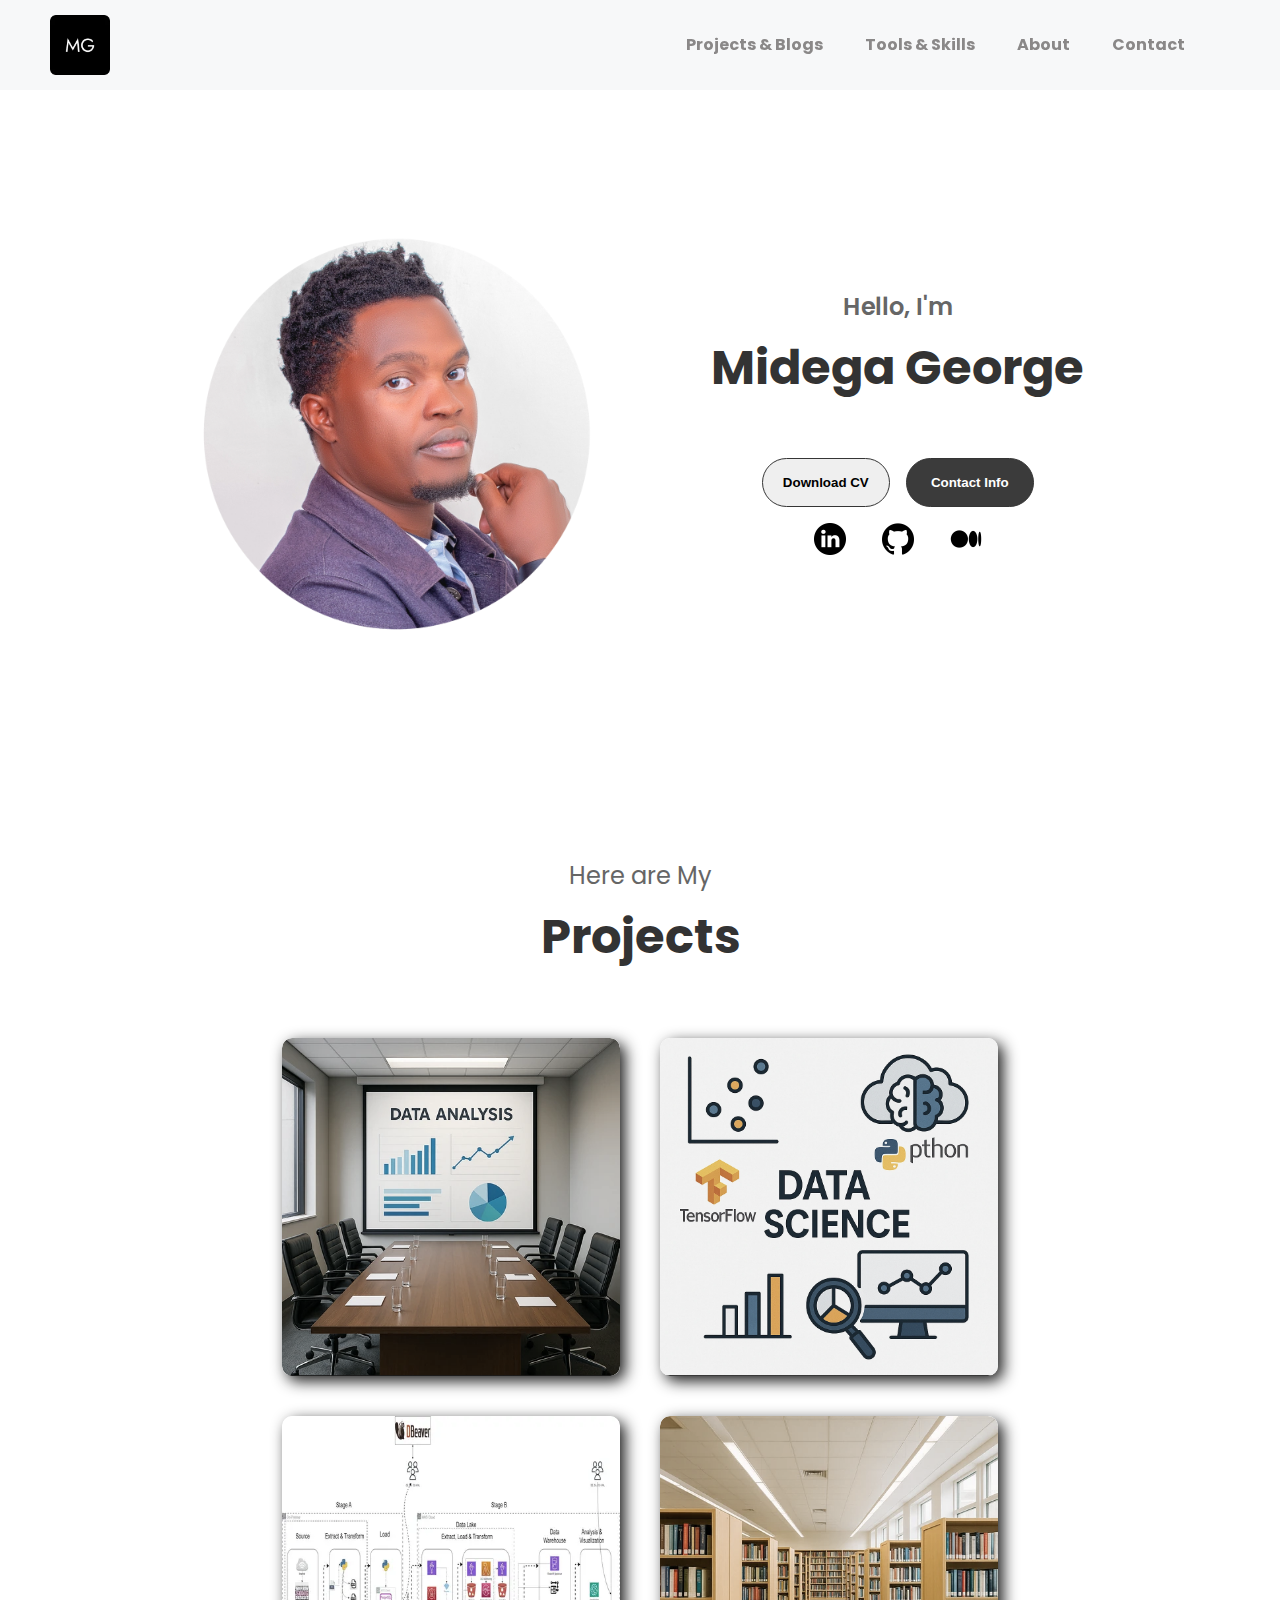
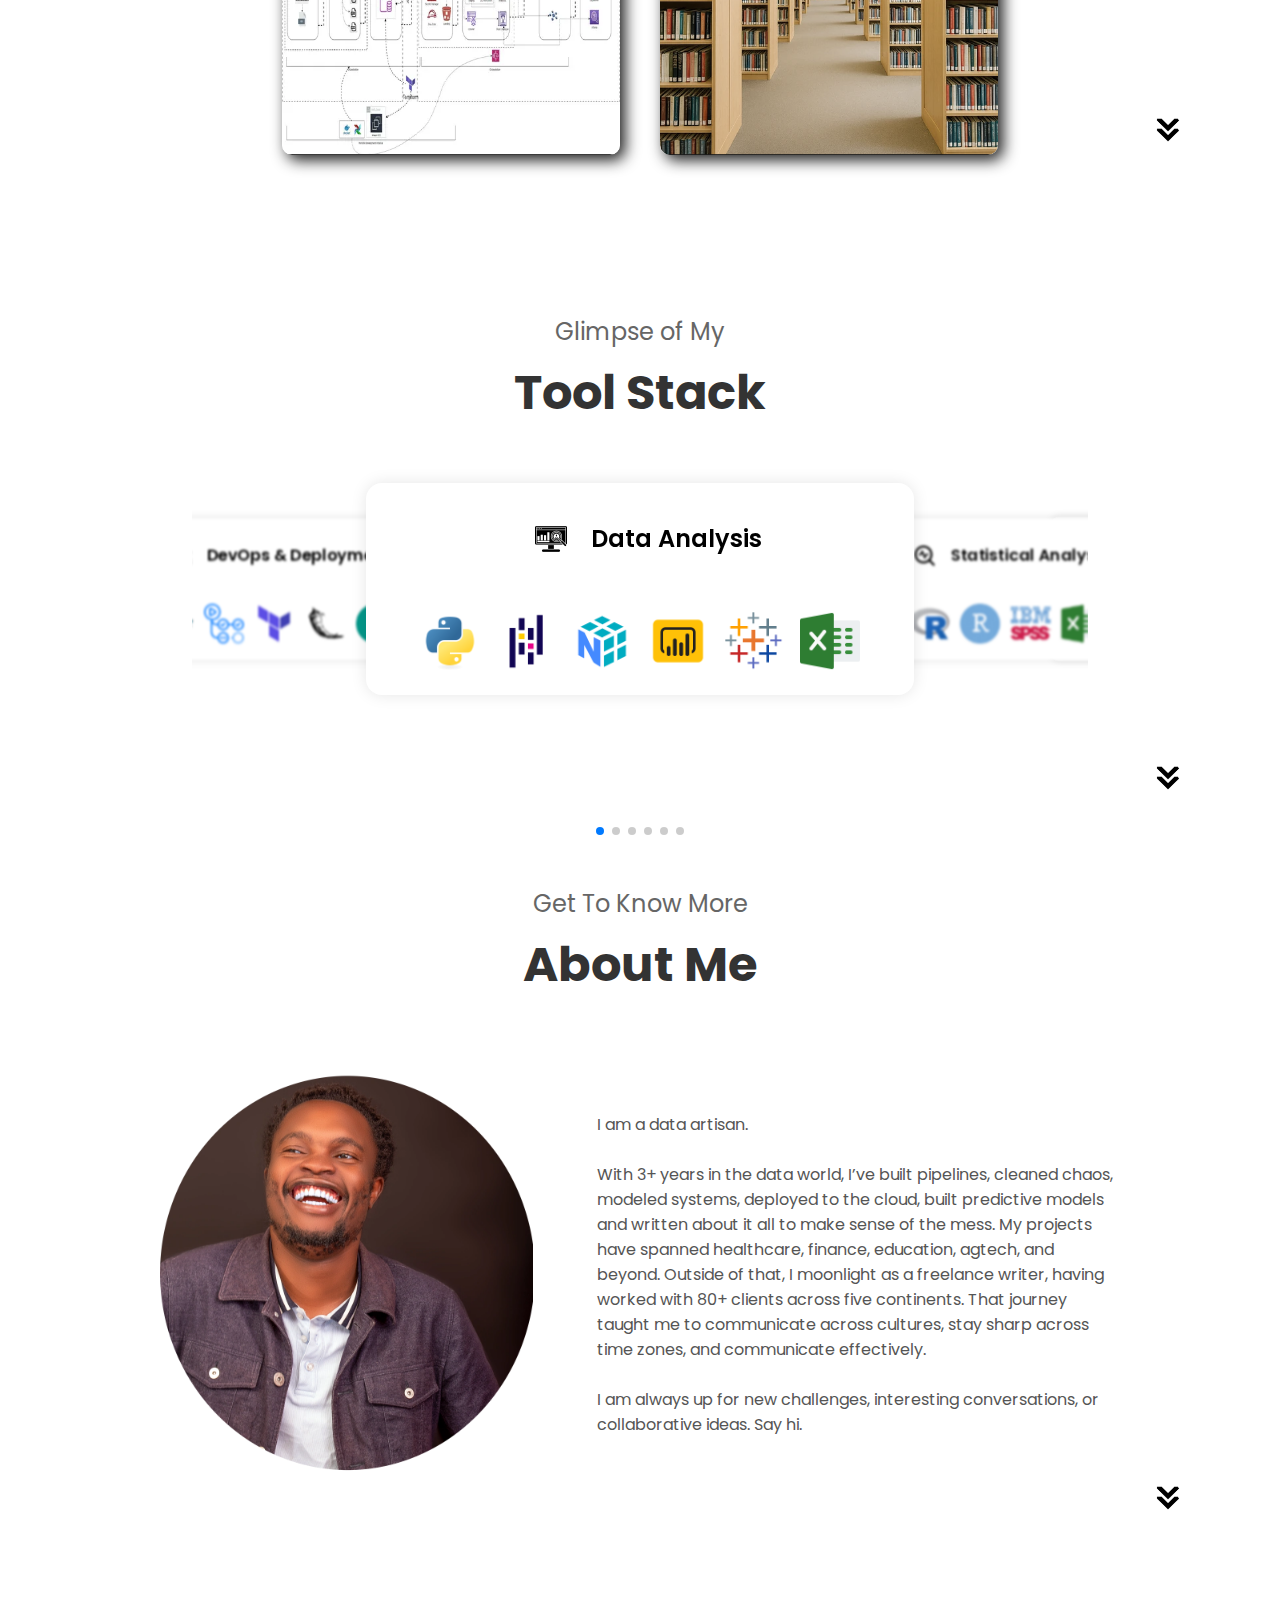
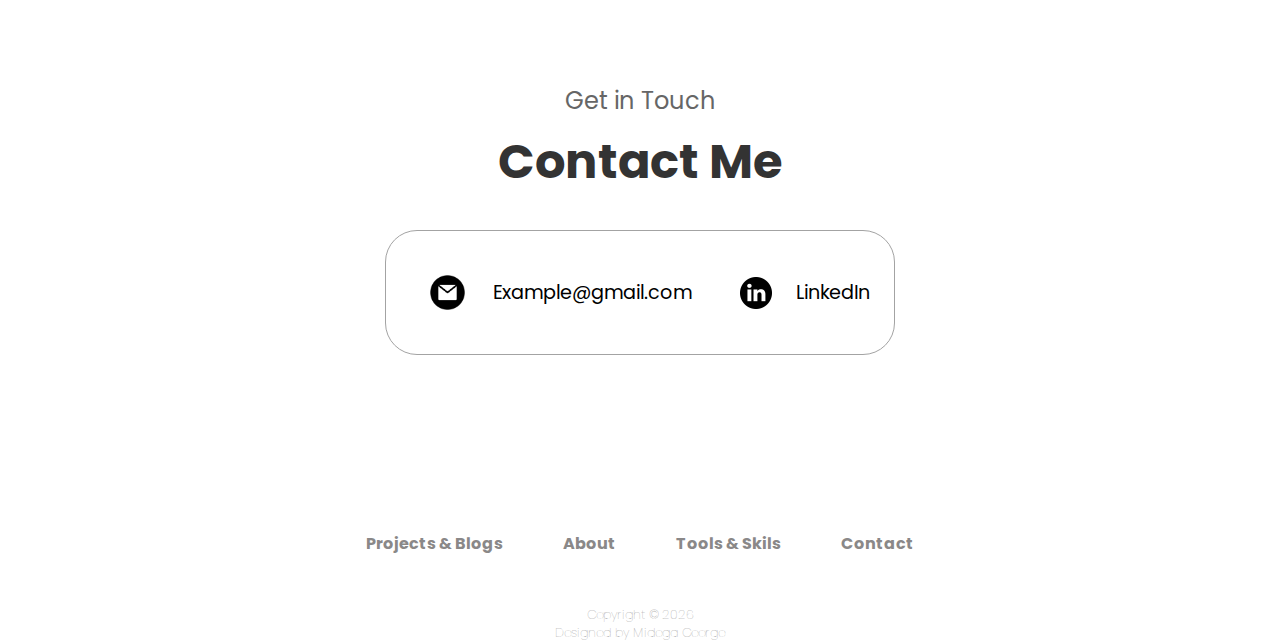
==== commit 2c714c1d: "made adjustement to project cards" ====
--- a/index.html
+++ b/index.html
@@ -284,7 +284,7 @@
         <div class="contact-info-upper-container">
             <div class="contact-info-container">
                 <img src="./assets/email.png" alt="Email icon" class="icon contact-icon email-icon">
-                <p><a href="mailto:example@gmail.com">Example@gmail.com</a></p>
+                <p><a href="mailto:midegageorge2@gmail.com">Example@gmail.com</a></p>
             </div>
             <div class="contact-info-container">
                 <img src="./assets/linkedin.png" alt="LinkedIn icon" class="icon contact">
--- a/style.css
+++ b/style.css
@@ -167,7 +167,6 @@
 }
 
 .menu-links.open li a {
-    /* font-size: 12px; */
     z-index: 9999;
 }
 
@@ -548,37 +547,37 @@
     align-items: center;
     justify-content: center;
     flex-direction: column;
-    padding: 2px;
-    text-align: center;
-    font-size: 12px;
+    padding-top: 1px;
+    text-align: center;
+    font-size: 11px;
     transition: height 0.5s;
 }
 
 .overlay-project h3 {
     font-weight: 500;
-    margin-bottom: 5px;
+    margin-bottom: 2px;
     margin-top: 40%;
     font-family: 'Bebas Neue', sans-serif;
-    font-size: 20px;
+    font-size: 18px;
     letter-spacing: 2px;
     color: white;
 }
 
 .overlay-project p {
     font-size: 12px;
-    margin-bottom: 10px;
+    margin-bottom: 6px;
     color: white;
 }
 
 .overlay-project a {
-    margin-top: 10px;
+    margin-top: 5px;
     color: #262626;
     text-decoration: none;
     font-size: 14px;
     background: #fff;
     border-radius: 50px;
     text-align: center;
-    padding: 5px 15px;
+    padding: 2px 15px;
     transition: background-color 0.3s ease;
 }
 
--- a/mediaqueries.css
+++ b/mediaqueries.css
@@ -9,10 +9,6 @@
         /* height: 70vh; */
         margin-bottom: 3rem;
     }
-
-    /* about-containers {
-        flex-wrap: wrap;
-    } */
 }
 
 @media (max-width: 1320px) {
@@ -20,7 +16,6 @@
         max-width: 1050px;
     }
 }
-
 
 @media screen and (max-width: 1200px) {
     #desktop-nav {
@@ -124,15 +119,11 @@
         margin-bottom: 2rem;
     }
 
-    /* .about-containers, */
     .contact-info-upper-container,
     .btn-container {
         flex-wrap: wrap;
     }
 
-    /* .about-containers {
-        display: grid;
-    } */
 
     .contact-info-container {
         margin: 0;
@@ -191,11 +182,10 @@
 
     .overlay-project h3 {
         font-size: 12px;
-        margin-top: 50%;
     }
 
     .overlay-project p {
-        font-size: 12px;
+        font-size: 11px;
     }
 
     #footer-nav {
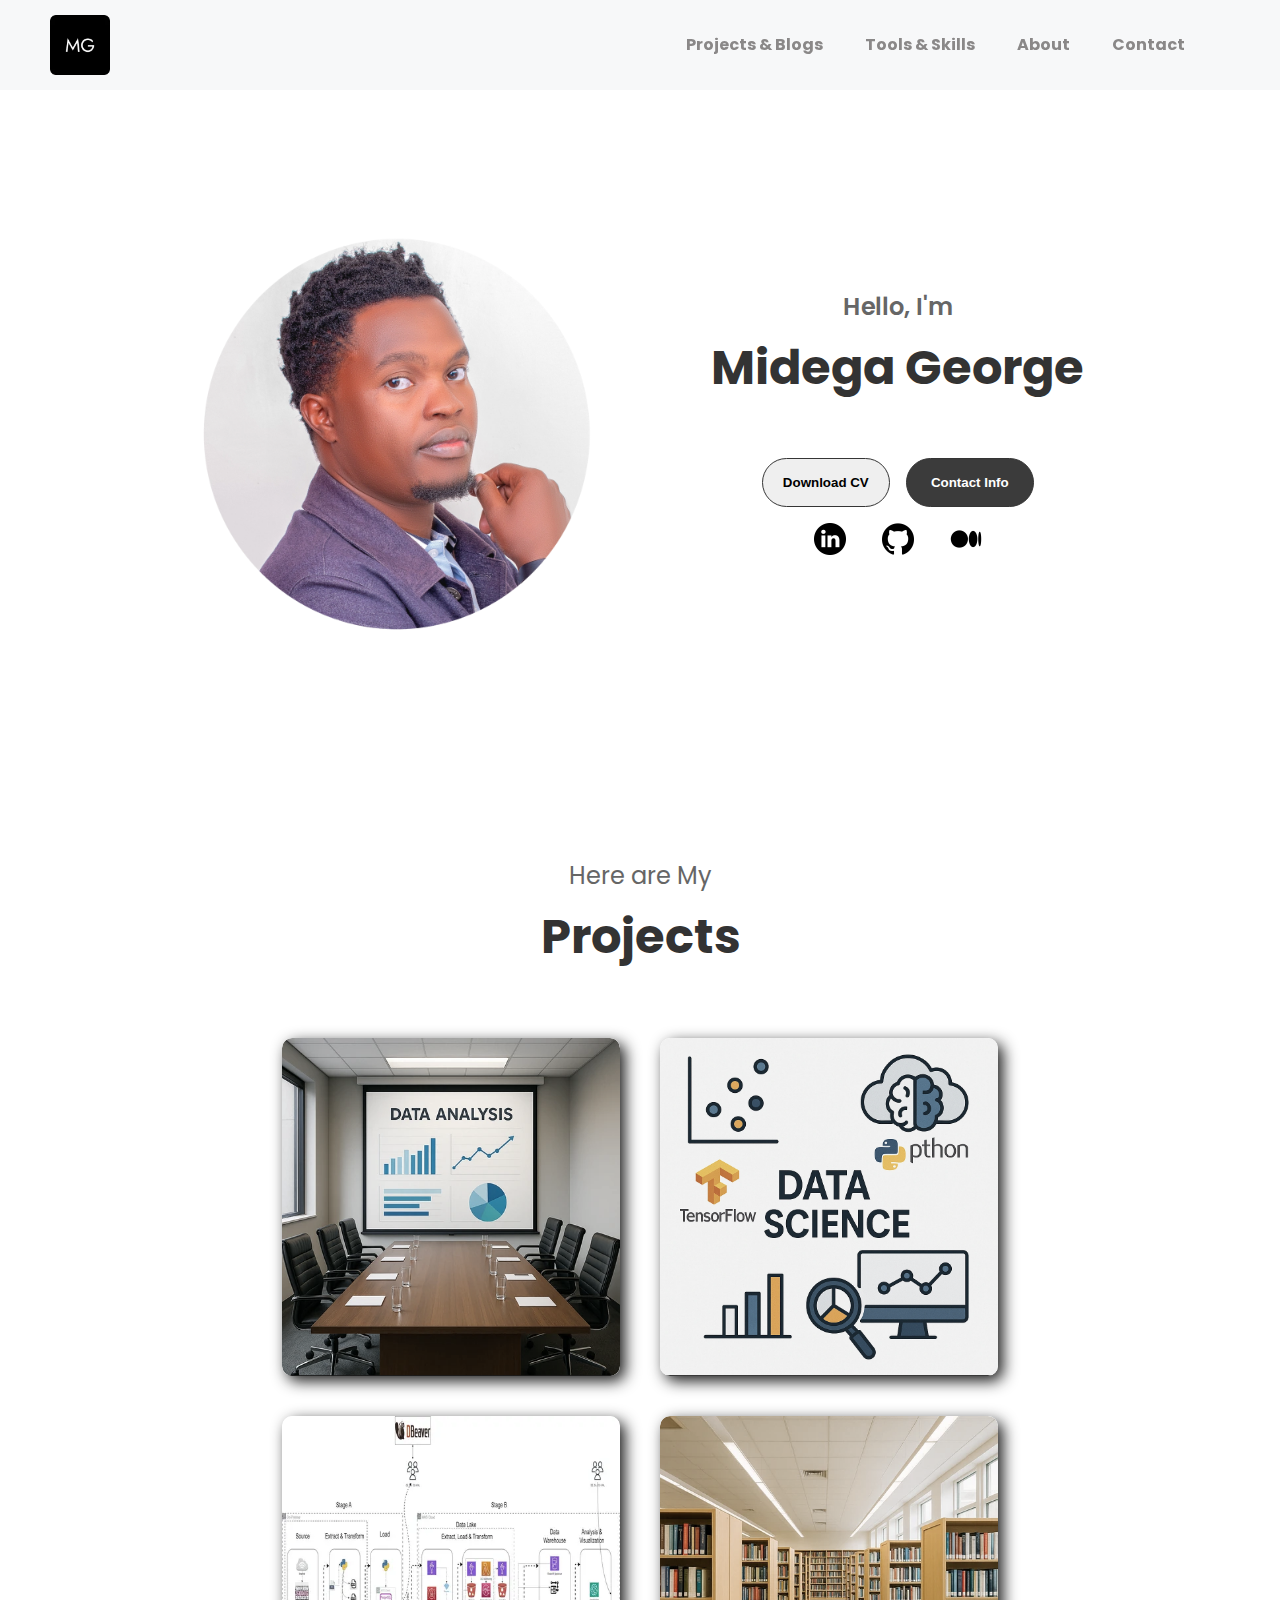
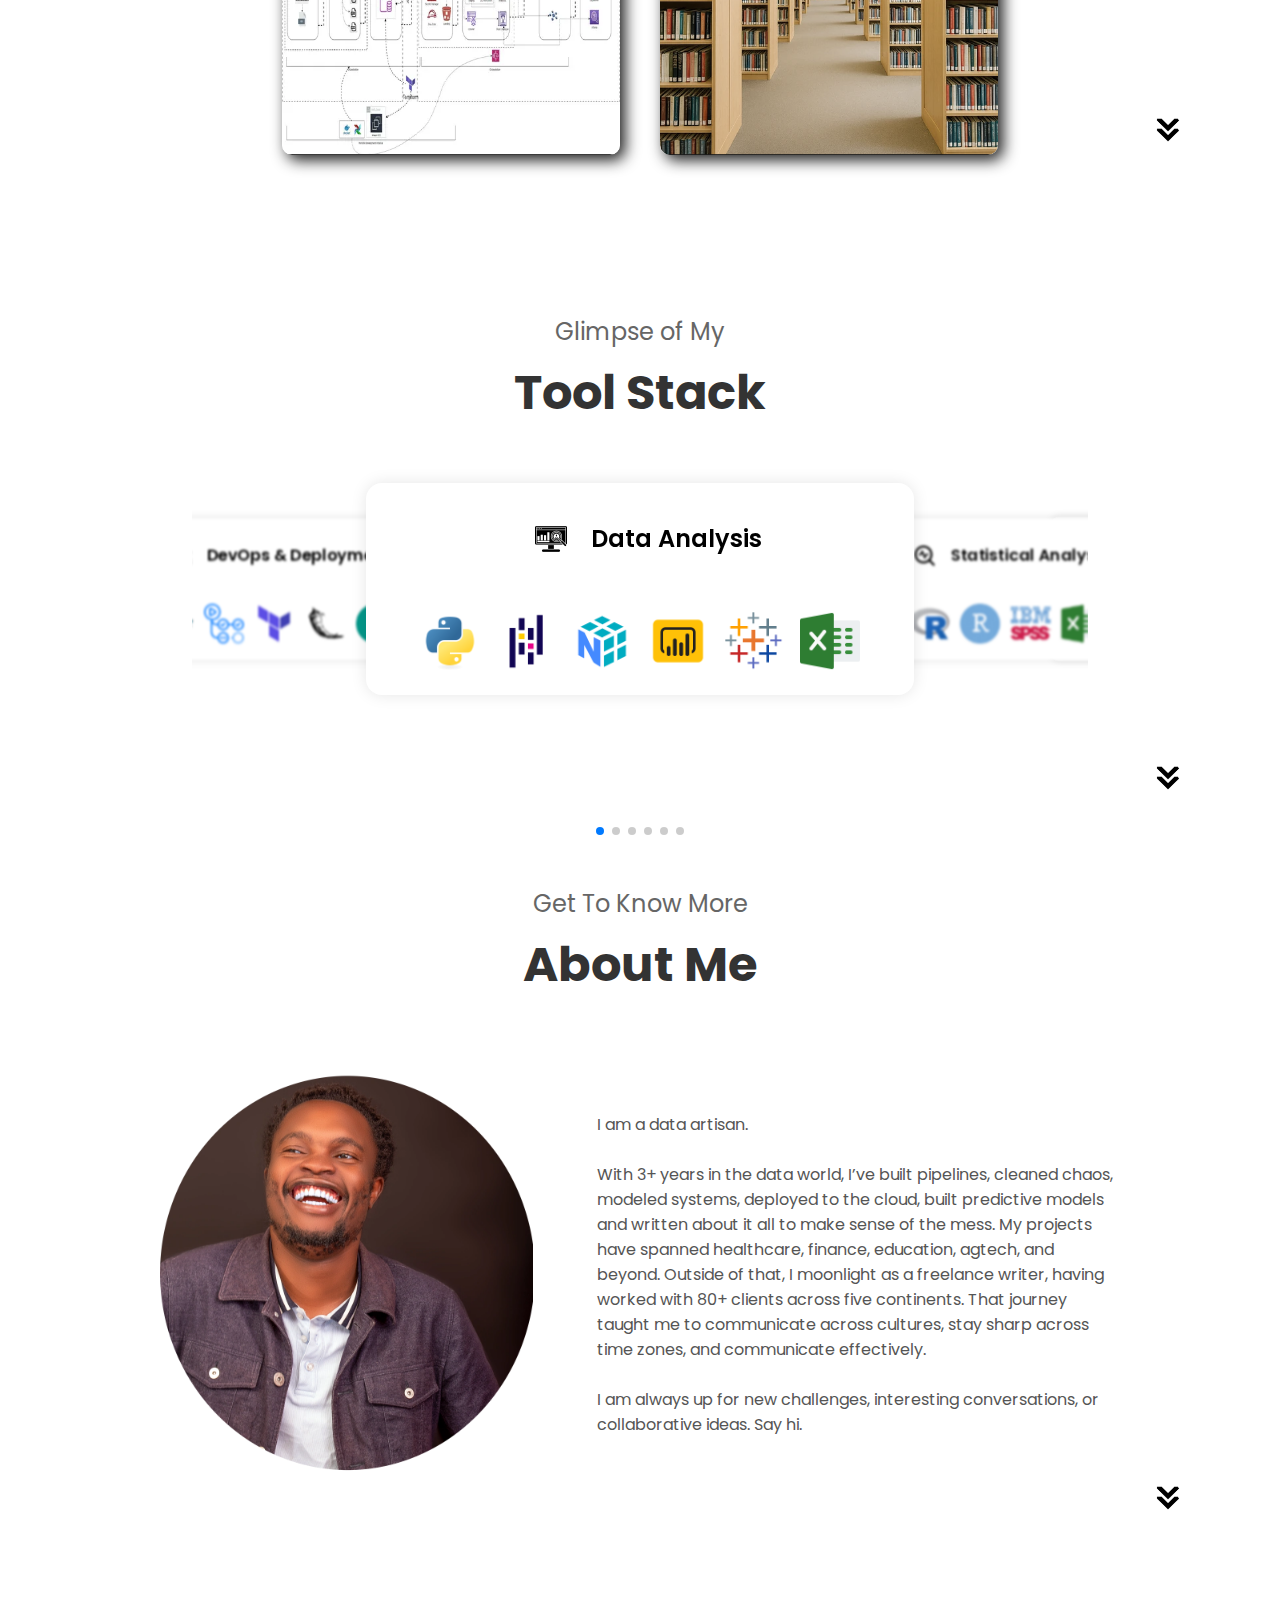
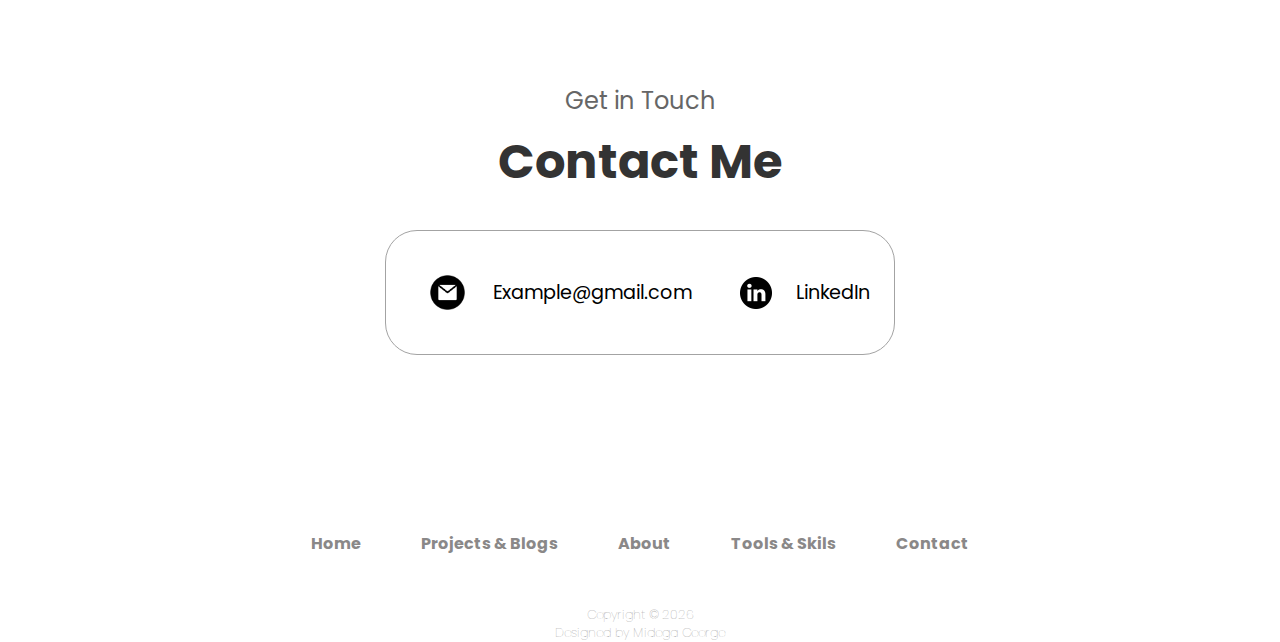
==== commit 042bec48: "made card display changes and navigations" ====
--- a/index.html
+++ b/index.html
@@ -298,6 +298,7 @@
         <nav id="footer-nav">
             <div class="nav-links-container">
                 <ul class="nav-links">
+                    <li><a href="#top">Home</a></li>
                     <li><a href="#projects">Projects&nbsp;&amp;&nbsp;Blogs</a></li>
                     <li><a href="#about">About</a></li>
                     <li><a href="#experience">Tools&nbsp;&amp;&nbsp;Skils</a></li>
